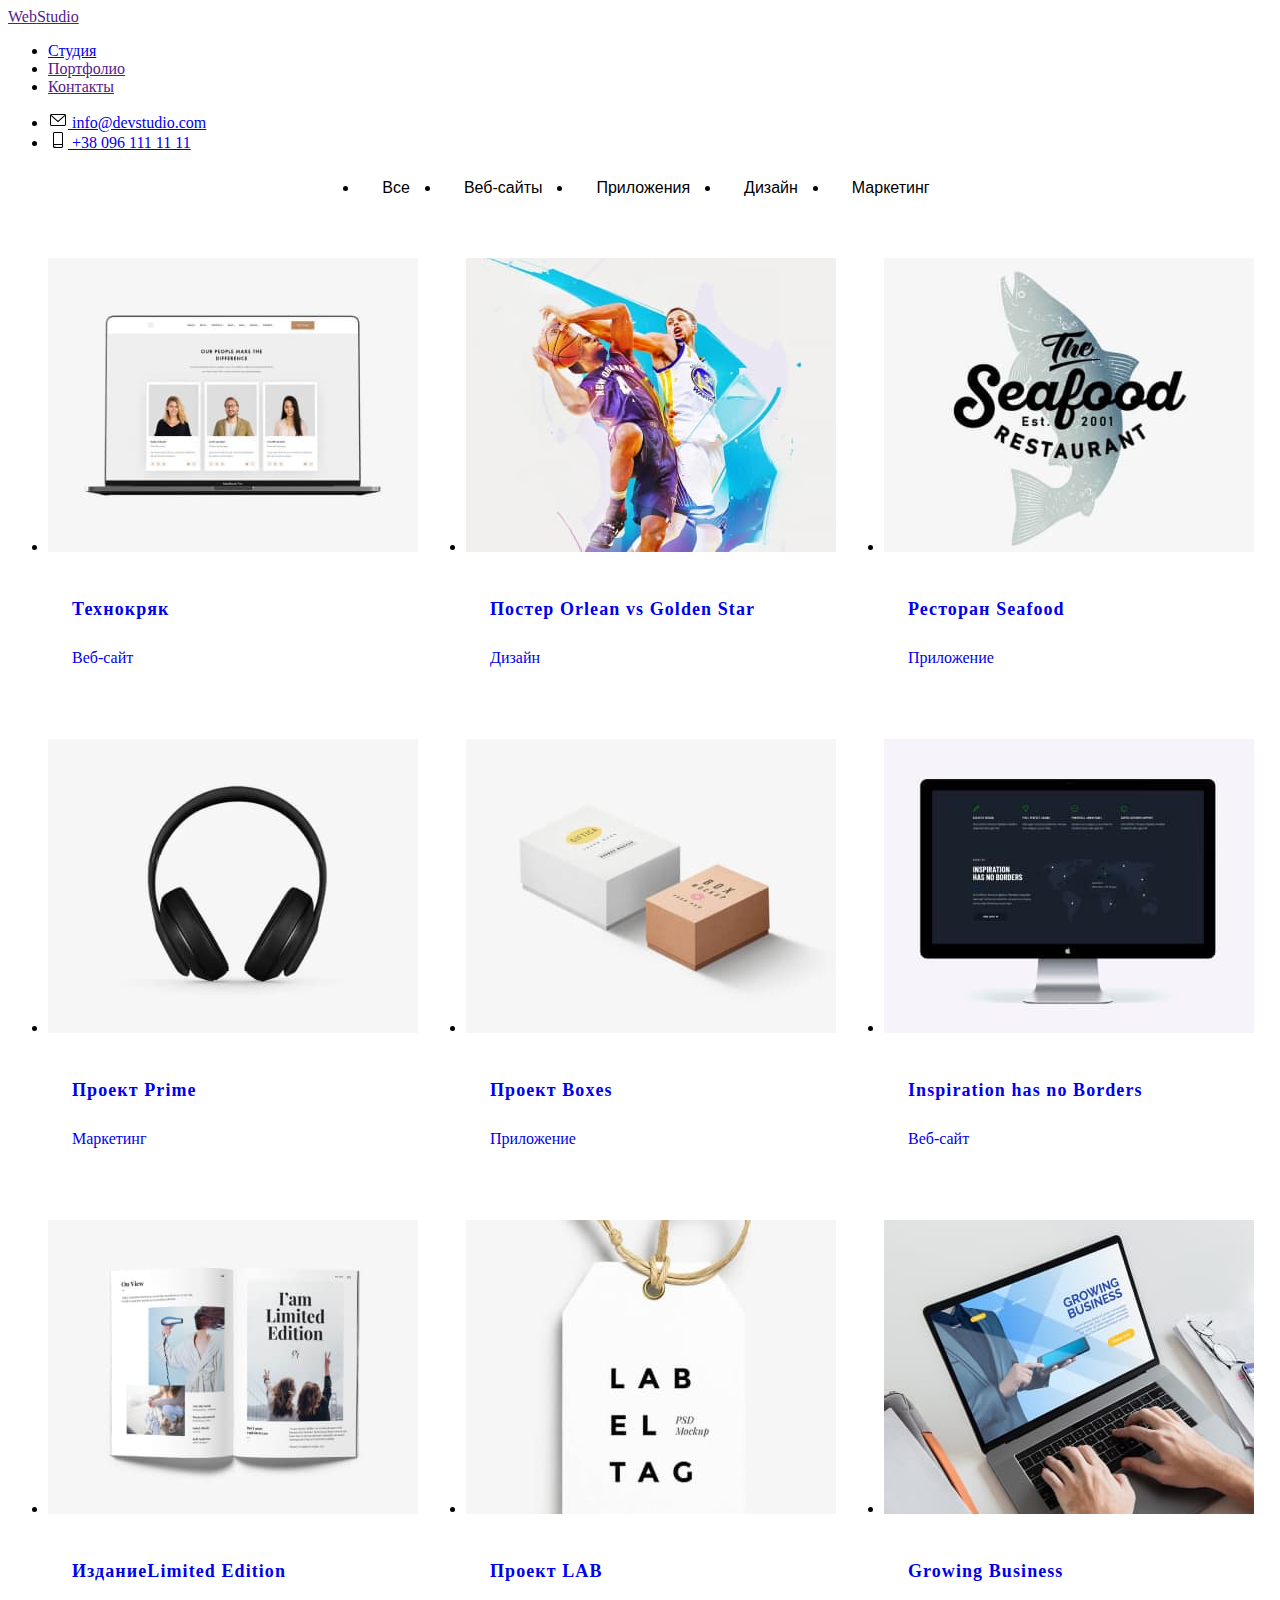
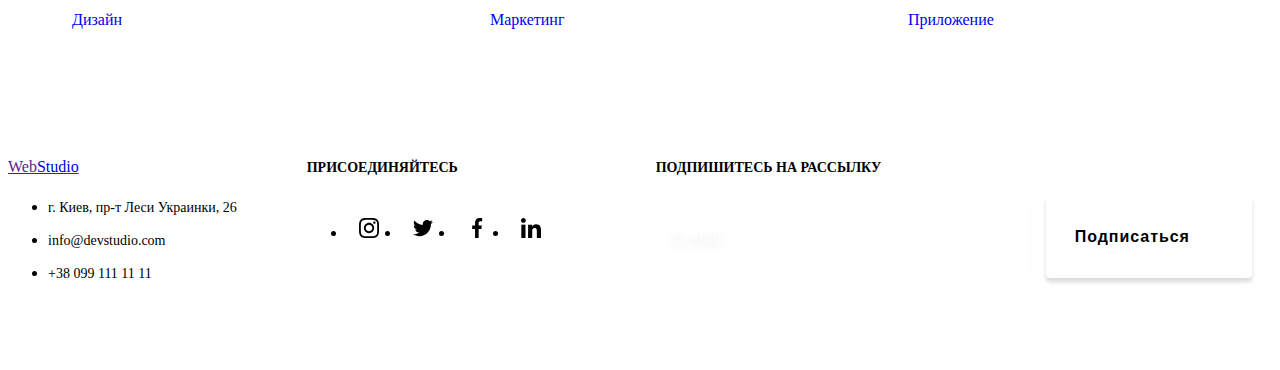
==== portfolio.html @ e6dc591f "создает файлы в main.scss" ====
<!DOCTYPE html>
<html lang="ru">
  <head>
    <meta charset="UTF-8" />
    <meta http-equiv="X-UA-Compatible" content="IE=edge" />
    <meta name="viewport" content="width=device-width, initial-scale=1.0" />
    <title>Document</title>
    <link rel="preconnect" href="https://fonts.googleapis.com" />
    <link rel="preconnect" href="https://fonts.gstatic.com" crossorigin />
    <link
      href="https://fonts.googleapis.com/css2?family=Oleo+Script&family=Raleway:wght@700&family=Roboto:wght@400;500;700;900&display=swap"
      rel="stylesheet"
    />
    <link
      rel="stylesheet"
      href="https://cdnjs.cloudflare.com/ajax/libs/modern-normalize/1.1.0/modern-normalize.min.css"
      integrity="sha512-wpPYUAdjBVSE4KJnH1VR1HeZfpl1ub8YT/NKx4PuQ5NmX2tKuGu6U/JRp5y+Y8XG2tV+wKQpNHVUX03MfMFn9Q=="
      crossorigin="anonymous"
      referrerpolicy="no-referrer"
    />
    <link rel="stylesheet" href="./css/styles.css" />
  </head>
  <body>
    <!-- Это шапка сайта-->
    <header class="header">
      <div class="container">
        <a class="logo-link link" href="" lang="en"><span class="logo-text">Web</span>Studio</a>
        <!-- Навигация на другие страницы -->
        <nav class="navigation">
          <ul class="nav-list list">
            <li class="nav-header-list-item">
              <a class="nav-list-link header-link link" href="./index.html">Студия</a>
            </li>
            <li class="nav-header-list-item">
              <a class="nav-list-link header-link active-page link" href="">Портфолио</a>
            </li>
            <li class="nav-header-list-item">
              <a class="nav-list-link header-link link" href="">Контакты</a>
            </li>
          </ul>
        </nav>
        <ul class="nav-contact-list list">
          <li class="nav-contact-list-item">
            <a class="header-contact-link link" href="mailto:info@devstudio.com">
              <svg class="header-contact-link-icon" width="20" height="16">
                <use href="./images/sprite.svg#icon-envelope"></use>
              </svg>

              info@devstudio.com</a
            >
          </li>
          <li class="nav-contact-list-item link">
            <a class="header-contact-link link" href="tel:+380961111111">
              <svg class="header-contact-link-icon" width="20" height="16">
                <use href="./images/sprite.svg#icon-smartphone"></use>
              </svg>
              +38 096 111 11 11</a
            >
          </li>
        </ul>
      </div>
    </header>
    <main>
      <section class="portfolio section">
        <div class="container">
          <h1 class="visually-hidden">Портфолио</h1>
          <ul class="portfolio-filter-list list">
            <li class="portfolio-filter-list-item">
              <button class="portfolio-list-btn active-portfolio-list-btn" type="button">
                Все
              </button>
            </li>
            <li class="portfolio-filter-list-item">
              <button class="portfolio-list-btn" type="button">Веб-сайты</button>
            </li>
            <li class="portfolio-filter-list-item">
              <button class="portfolio-list-btn" type="button">Приложения</button>
            </li>
            <li class="portfolio-filter-list-item">
              <button class="portfolio-list-btn" type="button">Дизайн</button>
            </li>
            <li class="portfolio-filter-list-item">
              <button class="portfolio-list-btn" type="button">Маркетинг</button>
            </li>
          </ul>
          <ul class="portfolio-cards-list list">
            <li class="portfolio-cards-list-item">
              <a class="portfolio-list-link" href="">
                <div class="portfolio-cards-list-link-wrapper">
                  <img
                    src="./images/portfolio/technoquack.jpg"
                    alt="Технокряк"
                    width="370"
                    height="294"
                  />
                  <p class="portfolio-cards-list-link-discription">
                    Технокряк это современная площадка распространения коронавируса. Компании
                    используют эту платформу для цифрового шпионажа и атак на защищённые сервера
                    конкурентов.
                  </p>
                </div>
                <div class="portfolio-list-wrapper">
                  <h2 class="portfolio-list-title">Технокряк</h2>
                  <p class="portfolio-list-description">Веб-сайт</p>
                </div>
              </a>
            </li>
            <li class="portfolio-cards-list-item">
              <a class="portfolio-list-link" href="">
                <div class="portfolio-cards-list-link-wrapper">
                  <img
                    src="./images/portfolio/poster.jpg"
                    alt="Мужчины играют в баскетбол"
                    width="370"
                    height="294"
                  />
                  <p class="portfolio-cards-list-link-discription">
                    Технокряк это современная площадка распространения коронавируса. Компании
                    используют эту платформу для цифрового шпионажа и атак на защищённые сервера
                    конкурентов.
                  </p>
                </div>
                <div class="portfolio-list-wrapper">
                  <h2 class="portfolio-list-title">
                    Постер <span lang="en">Orlean vs Golden Star</span>
                  </h2>
                  <p class="portfolio-list-description">Дизайн</p>
                </div>
              </a>
            </li>
            <li class="portfolio-cards-list-item">
              <a class="portfolio-list-link" href="">
                <div class="portfolio-cards-list-link-wrapper">
                  <img
                    src="./images/portfolio/restaurant.jpg"
                    alt="Логотип ресторана"
                    width="370"
                    height="294"
                  />
                  <p class="portfolio-cards-list-link-discription">
                    Технокряк это современная площадка распространения коронавируса. Компании
                    используют эту платформу для цифрового шпионажа и атак на защищённые сервера
                    конкурентов.
                  </p>
                </div>
                <div class="portfolio-list-wrapper">
                  <h2 class="portfolio-list-title">Ресторан <span lang="en">Seafood</span></h2>
                  <p class="portfolio-list-description">Приложение</p>
                </div>
              </a>
            </li>
            <li class="portfolio-cards-list-item">
              <a class="portfolio-list-link" href="">
                <div class="portfolio-cards-list-link-wrapper">
                  <img src="./images/portfolio/prime.jpg" alt="Наушники" width="370" height="294" />
                  <p class="portfolio-cards-list-link-discription">
                    Технокряк это современная площадка распространения коронавируса. Компании
                    используют эту платформу для цифрового шпионажа и атак на защищённые сервера
                    конкурентов.
                  </p>
                </div>
                <div class="portfolio-list-wrapper">
                  <h2 class="portfolio-list-title">Проект <span lang="en">Prime</span></h2>
                  <p class="portfolio-list-description">Маркетинг</p>
                </div>
              </a>
            </li>
            <li class="portfolio-cards-list-item">
              <a class="portfolio-list-link" href="">
                <div class="portfolio-cards-list-link-wrapper">
                  <img
                    src="./images/portfolio/boxes.jpg"
                    alt="2 коробочки"
                    width="370"
                    height="294"
                  />
                  <p class="portfolio-cards-list-link-discription">
                    Технокряк это современная площадка распространения коронавируса. Компании
                    используют эту платформу для цифрового шпионажа и атак на защищённые сервера
                    конкурентов.
                  </p>
                </div>
                <div class="portfolio-list-wrapper">
                  <h2 class="portfolio-list-title">Проект <span lang="en">Boxes</span></h2>
                  <p class="portfolio-list-description">Приложение</p>
                </div>
              </a>
            </li>
            <li class="portfolio-cards-list-item">
              <a class="portfolio-list-link" href="">
                <div class="portfolio-cards-list-link-wrapper">
                  <img
                    src="./images/portfolio/inspiration.jpg"
                    alt="Монитор"
                    width="370"
                    height="294"
                  />
                  <p class="portfolio-cards-list-link-discription">
                    Технокряк это современная площадка распространения коронавируса. Компании
                    используют эту платформу для цифрового шпионажа и атак на защищённые сервера
                    конкурентов.
                  </p>
                </div>
                <div class="portfolio-list-wrapper">
                  <h2 class="portfolio-list-title">
                    <span lang="en">Inspiration has no Borders</span>
                  </h2>
                  <p class="portfolio-list-description">Веб-сайт</p>
                </div>
              </a>
            </li>
            <li class="portfolio-cards-list-item">
              <a class="portfolio-list-link" href="">
                <div class="portfolio-cards-list-link-wrapper">
                  <img
                    src="./images/portfolio/limited-edition.jpg"
                    alt="Журнал"
                    width="370"
                    height="294"
                  />
                  <p class="portfolio-cards-list-link-discription">
                    Технокряк это современная площадка распространения коронавируса. Компании
                    используют эту платформу для цифрового шпионажа и атак на защищённые сервера
                    конкурентов.
                  </p>
                </div>
                <div class="portfolio-list-wrapper">
                  <h2 class="portfolio-list-title">
                    Издание<span lang="en">Limited Edition</span>
                  </h2>
                  <p class="portfolio-list-description">Дизайн</p>
                </div>
              </a>
            </li>
            <li class="portfolio-cards-list-item">
              <a class="portfolio-list-link" href="">
                <div class="portfolio-cards-list-link-wrapper">
                  <img src="./images/portfolio/lab.jpg" alt="Проект" width="370" height="294" />
                  <p class="portfolio-cards-list-link-discription">
                    Технокряк это современная площадка распространения коронавируса. Компании
                    используют эту платформу для цифрового шпионажа и атак на защищённые сервера
                    конкурентов.
                  </p>
                </div>
                <div class="portfolio-list-wrapper">
                  <h2 class="portfolio-list-title">Проект <span lang="en">LAB</span></h2>
                  <p class="portfolio-list-description">Маркетинг</p>
                </div>
              </a>
            </li>
            <li class="portfolio-cards-list-item">
              <a class="portfolio-list-link" href="">
                <div class="portfolio-cards-list-link-wrapper">
                  <img
                    src="./images/portfolio/business.jpg"
                    alt="Ноутбук"
                    width="370"
                    height="294"
                  />
                  <p class="portfolio-cards-list-link-discription">
                    Технокряк это современная площадка распространения коронавируса. Компании
                    используют эту платформу для цифрового шпионажа и атак на защищённые сервера
                    конкурентов.
                  </p>
                </div>
                <div class="portfolio-list-wrapper">
                  <h2 class="portfolio-list-title"><span lang="en">Growing Business</span></h2>
                  <p class="portfolio-list-description">Приложение</p>
                </div>
              </a>
            </li>
          </ul>
        </div>
      </section>
    </main>

    <!-- Подвал-->
    <footer class="footer section">
      <div class="container">
        <div>
          <a class="logo-link link" href="" lang="en"
            ><span class="logo-text">Web</span><span class="logo-text-footer">Studio</span></a
          >
          <address class="footer-address">
            <ul class="list">
              <li class="footer-address-list-item">
                <a
                  class="footer-address-list-link"
                  href="https://www.google.com/maps/place/%D0%B1%D1%83%D0%BB.+%D0%9B%D0%B5%D1%81%D0%B8+%D0%A3%D0%BA%D1%80%D0%B0%D0%B8%D0%BD%D0%BA%D0%B8,+26,+%D0%9A%D0%B8%D0%B5%D0%B2,+02000/@50.4263966,30.5351145,16.25z/data=!4m5!3m4!1s0x40d4cf0e033ecbe9:0x57a4dffefec77da0!8m2!3d50.4265807!4d30.5383858"
                  target="_blank"
                  rel="noreferrer noopener nofollow"
                >
                  г. Киев, пр-т Леси Украинки, 26</a
                >
              </li>
              <li class="footer-address-list-item">
                <a
                  class="footer-address-list-link footer-contact-link"
                  href="mailto:info@devstudio.com"
                  >info@devstudio.com</a
                >
              </li>
              <li class="footer-address-list-item">
                <a class="footer-address-list-link footer-contact-link" href="tel:+380961111111"
                  >+38 099 111 11 11</a
                >
              </li>
            </ul>
          </address>
        </div>
        <div class="subscription-wrapper">
          <p class="subscription">присоединяйтесь</p>
          <ul class="subscription-list list">
            <li>
              <a class="subscription-list-link" href="">
                <svg class="subscription-list-icon" width="20" height="20">
                  <use href="./images/sprite.svg#icon-instagram"></use>
                </svg>
              </a>
            </li>
            <li>
              <a class="subscription-list-link" href="">
                <svg class="subscription-list-icon" width="20" height="20">
                  <use href="./images/sprite.svg#icon-twitter"></use>
                </svg>
              </a>
            </li>
            <li>
              <a class="subscription-list-link" href="">
                <svg class="subscription-list-icon" width="20" height="20">
                  <use href="./images/sprite.svg#icon-facebook"></use>
                </svg>
              </a>
            </li>
            <li>
              <a class="subscription-list-link" href="">
                <svg class="subscription-list-icon" width="20" height="20">
                  <use href="./images/sprite.svg#icon-linkedin"></use>
                </svg>
              </a>
            </li>
          </ul>
        </div>
        <form class="subscribe-form">
          <p class="subscribe-form-name subscription">Подпишитесь на рассылку</p>
          <div class="subscribe-form-opt">
            <label class="subscribe-form-label">
              <input class="subscribe-form-email" type="email" name="email" placeholder="E-mail" />
            </label>
            <button class="subscribe-form-btn" type="submit">Подписаться</button>
            <svg class="subscribe-form-icon" width="24" height="24">
              <use href="./images/sprite.svg#icon-icon-send"></use>
            </svg>
          </div>
        </form>
      </div>
    </footer>
  </body>
</html>
---- css/styles.css ----
/* ==============SRATR RULES============== */

/* ==============END RULES============== */

/*======= START HEADER =======*/

/*======= END HEADER =======*/

/*======= START HERO =======*/

/*======= END HERO =======*/

/*======= START BENEFITS =======*/
.visually-hidden {
  position: fixed;
  transform: scale(0);
}

/*======= END BENEFITS =======*/

/*======= SRART ACTIVITY =======*/

/*======= END ACTIVITY =======*/

/*======= SRART TEAM =======*/

/*======= END TEAM =======*/

/*======= START  CLIENTS =======*/
.clients-title {
  text-align: center;
  margin-bottom: 50px;
  font-weight: 700;
  font-size: 36px;
  line-height: 1.17;
  text-align: center;
}
.clients-list {
  display: flex;
}

.clients-list-item {
  margin-right: 30px;
}
.clients-list-item:last-child {
  margin-right: 0;
}

.clients-list-link {
  display: flex;
  width: 170px;
  height: 92px;
  border: 1px solid var(--icon-social-color);
  border-radius: 4px;
  justify-content: center;
  align-items: center;
  transition: border-color var(--transition-duration) var(--transition-timing-function);
}

.clients-list-link:hover {
  border-color: var(--accent-color);
  transition: fill var(--transition-duration) var(--transition-timing-function);
}

.clients-list-link:hover .clients-list-link-icon,
.clients-list-link:focus .clients-list-link-icon {
  fill: var(--accent-color);
}

.clients-list-link-icon {
  fill: var(--icon-social-color);
}
/*======= END CLIENTS =======*/

/*======= START FOOTER=======*/
.footer {
  background-color: var(--dark-background-color);
}

.footer {
  padding-top: 60px;
  padding-bottom: 60px;
}

.footer > .container {
  display: flex;
  align-items: baseline;
}

.logo-text-footer {
  color: var(--light-text-color);
}

.footer-address {
  margin-top: 20px;
  font-style: normal;
}

.footer-address-list-item {
  margin-bottom: 9px;
}

.footer-address-list-item:last-child {
  margin-bottom: 0;
}

.footer-address-list-link {
  text-decoration: none;
  font-size: 14px;
  line-height: 1.71;
  color: var(--light-text-color);
  transition: color var(--transition-duration) var(--transition-timing-function);
}

.footer-address-list-link:hover,
.footer-address-list-link:focus {
  color: var(--accent-color);
}

.footer-contact-link {
  color: var(--footer-contact-link-color);
}

.subscription-wrapper {
  margin-left: 70px;
}

.subscription {
  margin-bottom: 30px;
  font-weight: 700;
  font-size: 14px;
  line-height: 1.14;
  text-transform: uppercase;
  color: var(--light-text-color);
}

.subscription-list {
  display: flex;
}

.subscription-list-link {
  margin-right: 10px;
  display: flex;
  width: 44px;
  height: 44px;
  border-radius: 50%;
  justify-content: center;
  align-items: center;
  background: rgba(255, 255, 255, 0.1);
  transition: background-color var(--transition-duration) var(--transition-timing-function);
}

.subscription-list-link:hover,
.subscription-list-link:focus {
  background-color: var(--accent-color);
}

.subscription-list-icon {
  fill: var(--light-text-color);
}

.subscribe-form {
  margin-left: 93px;
}

.subscribe-form-name {
  margin-bottom: 20px;
}

.subscribe-form-opt {
  position: relative;
  display: flex;
}

.subscribe-form-email {
  outline: none;
  padding-top: 15px;
  padding-bottom: 15px;
  padding-left: 16px;
  width: 358px;
  height: 50px;
  border: 1px solid rgba(255, 255, 255, 0.3);
  filter: drop-shadow(0px 4px 4px rgba(0, 0, 0, 0.15));
  border-radius: 4px;
  background-color: var(--dark-background-color);
  color: rgba(255, 255, 255, 0.6);
  font-size: 16px;
  line-height: 1.25;
  align-items: center;
}

.subscribe-form-email::placeholder {
  font-weight: 400;
  font-size: 16px;
  line-height: 1.25;
  align-items: center;
  letter-spacing: 0.03em;
  color: rgba(255, 255, 255, 0.6);
}

.subscribe-form-btn {
  margin-left: 12px;
  padding-left: 29px;
  padding-right: 62px;
  padding-top: 10px;
  padding-bottom: 10px;
  min-width: 200px;
  border: none;
  border-radius: 4px;
  font-weight: 700;
  font-size: 16px;
  line-height: 1.87;
  letter-spacing: 0.06em;
  cursor: pointer;
  color: var(--light-text-color);
  background-color: var(--accent-color);
  box-shadow: 0px 4px 4px rgba(0, 0, 0, 0.15);
}

.subscribe-form-icon {
  position: absolute;
  right: 28px;
  top: 13px;
}

/*======= END FOOTER=======*/

/*============ START PORTFOLIO============*/

.portfolio-filter-list {
  margin-bottom: 50px;
  display: flex;
  justify-content: center;
  align-items: center;
}

.portfolio-filter-list-item {
  margin-right: 8px;
}

.portfolio-filter-list-item:last-child {
  margin-left: 0;
}

.portfolio-list-btn {
  max-width: 145px;
  padding: 6px 22px;
  border: 1px solid transparent;
  border-radius: 4px;
  font-weight: 500;
  font-size: 16px;
  line-height: 1.62;
  text-align: center;
  cursor: pointer;
  color: var(--primary-text-color);
  background: var(--btn-portfolio-bg-color);
  transition: color var(--transition-duration) var(--transition-timing-function),
    background-color var(--transition-duration) var(--transition-timing-function),
    box-shadow var(--transition-duration) var(--transition-timing-function);
}

.portfolio-list-btn:hover,
.portfolio-list-btn:focus {
  color: var(--light-text-color);
  background-color: var(--accent-color);
  box-shadow: 0px 3px 1px rgba(0, 0, 0, 0.1), 0px 1px 2px rgba(0, 0, 0, 0.08),
    0px 2px 2px rgba(0, 0, 0, 0.12);
}

.portfolio-cards-list {
  display: flex;
  flex-wrap: wrap;
  margin-left: -30px;
  margin-top: -30px;
}

.portfolio-cards-list-item {
  flex-basis: calc((100% - 90px) / 3);
  margin-left: 30px;
  margin-top: 30px;
}

.active-portfolio-list-btn {
  color: var(--light-text-color);
  background-color: var(--accent-color);
}

.portfolio-list-link {
  display: block;
  text-decoration: none;
  transition: box-shadow var(--transition-duration) var(--transition-timing-function);
}

.portfolio-list-link:hover {
  box-shadow: 0px 1px 1px rgba(0, 0, 0, 0.12), 0px 4px 4px rgba(0, 0, 0, 0.06),
    1px 4px 6px rgba(0, 0, 0, 0.16);
}

.portfolio-cards-list-link-wrapper {
  position: relative;
  overflow: hidden;
}

.portfolio-cards-list-link-discription {
  position: absolute;
  top: 0;
  left: 0;
  width: 100%;
  height: 100%;
  font-weight: 400;
  font-size: 18px;
  line-height: 1.56;
  color: var(--light-text-color);
  background-color: var(--bg-cards-portfolio);
  padding: 63px 24px;
  transform: translateY(100%);
  transition: transform var(--transition-duration) var(--transition-timing-function);
}

.portfolio-list-link:hover .portfolio-cards-list-link-discription,
.portfolio-list-link:focus .portfolio-cards-list-link-discription {
  transform: translateY(0%);
}

.portfolio-list-wrapper {
  padding: 20px 24px;
  border: 1px solid var(--border-img-color);
  border-top: none;
  background: var(--primary-background-color);
}

.portfolio-list-title {
  margin-bottom: 8px;
  font-weight: 700;
  font-size: 18px;
  line-height: 2;
  letter-spacing: 0.06em;
  color: var(--primary-text-color);
}

.portfolio-list-description {
  font-size: 16px;
  line-height: 1.87;
  color: var(--secondary-text-color);
}
/*============ END PORTFOLIO============*/

/*============ START MODAL============*/
.backdrop {
  position: fixed;
  left: 0;
  top: 0;
  width: 100vw;
  height: 100vh;
  background: var(--bg-bd-modal);
  transition: transform var(--transition-duration) var(--transition-timing-function);
}

.backdrop.is-hidden {
  opacity: 0;
  visibility: hidden;
  pointer-events: none;
}

.backdrop.is-hidden .modal {
  transform: scale(1.1);
}

.modal {
  position: absolute;
  top: 50%;
  left: 50%;
  transform: translate(-50%, -50%) scale(1);
  width: 528px;
  height: 581px;
  background: var(--primary-background-color);
  box-shadow: 0px 1px 3px rgba(0, 0, 0, 0.12), 0px 1px 1px rgba(0, 0, 0, 0.14),
    0px 2px 1px rgba(0, 0, 0, 0.2);
  border-radius: 4px;
  padding: 40px;
}

.modal-btn-close {
  position: absolute;
  right: 8px;
  top: 8px;
  display: flex;
  justify-content: center;
  align-items: center;
  width: 30px;
  height: 30px;
  border-radius: 50%;
  background: var(--primary-background-color);
  border: 1px solid rgba(0, 0, 0, 0.1);
  padding: 0;
  cursor: pointer;
  transition: fill var(--transition-duration) var(--transition-timing-function);
}

.modal-btn-close:hover,
.modal-btn-close:focus {
  outline: none;
  fill: var(--accent-color);
}

.contact-form-name {
  margin-bottom: 12px;
  font-weight: 700;
  font-size: 20px;
  line-height: 1.15;
  text-align: center;
  color: var(--primary-text-color);
}

.contact-form-label {
  display: block;
}

.contact-form-label-data {
  margin-bottom: 4px;
  display: inline-block;
  font-size: 12px;
  line-height: 1.17;
  letter-spacing: 0.01em;
  color: var(--secondary-text-color);
}

.contact-form-label-wrapper {
  position: relative;
  display: block;
}

.contact-form-input {
  padding-left: 42px;
  padding-right: 0;
  width: 100%;
  height: 40px;
  border: 1px solid var(--bg-modal-form-border);
  border-radius: 4px;
  transition: border-color var(--transition-duration) var(--transition-timing-function),
    fill var(--transition-duration) var(--transition-timing-function);
}

.contact-form-input:focus {
  outline: none;
  border-color: var(--accent-color);
  background-color: var(--primary-background-color);
  cursor: pointer;
}

.contact-form-icon {
  position: absolute;
  left: 12px;
  top: 11px;
}

.contact-form-input:focus + .contact-form-icon {
  fill: var(--accent-color);
}

.contact-form-input:not(:placeholder-shown):required,
.contact-form-message:not(:placeholder-shown) {
  border-color: var(--accent-color);
  background-color: var(--primary-background-color);
}

.contact-form-input:not(:placeholder-shown):required + .contact-form-icon {
  fill: var(--accent-color);
}

.contact-form-message {
  padding: 12px 16px;
  width: 100%;
  height: 120px;
  resize: none;
  border: 1px solid var(--bg-modal-form-border);
  border-radius: 4px;
  transition: border-color var(--transition-duration) var(--transition-timing-function);
}

.contact-form-message:focus {
  outline: none;
  border-color: var(--accent-color);
  cursor: pointer;
}

.contact-form-message::placeholder {
  font-weight: 400;
  font-size: 12px;
  line-height: 1.17;
  letter-spacing: 0.01em;
  color: rgba(117, 117, 117, 0.5);
}

.contact-form-checkbox-wrapper {
  position: relative;
  margin-top: 20px;
  margin-bottom: 30px;
  display: flex;
  align-items: center;
  justify-content: center;
}
.contact-form-checkbox-label {
  display: flex;
  align-items: center;
}

.contact-form-checkbox-icon {
  margin-right: 8px;
  fill: var(--primary-text-color);
}

.contact-form-checkbox-icon-check {
  position: absolute;
  left: 17px;
  top: 50%;
  transform: translateY(-50%);
  opacity: 0;
}

.contact-form-checkbox:focus + .contact-form-checkbox-label > .contact-form-checkbox-icon {
  fill: var(--accent-color);
}

.contact-form-checkbox:checked + .contact-form-checkbox-label > .contact-form-checkbox-icon {
  background-color: var(--accent-color);
  fill: var(--accent-color);
}

.contact-form-checkbox:checked + .contact-form-checkbox-label > .contact-form-checkbox-icon-check {
  opacity: 1;
}

.contact-form-checkbox-label {
  margin-left: 8px;
  font-weight: 400;
  font-size: 14px;
  line-height: 1.71;
  color: var(--secondary-text-color);
}

.contact-form-checkbox-label-link {
  color: var(--accent-color);
}

.contact-form-checkbox-btn {
  display: block;
  margin: 0 auto;
  outline: none;
  padding: 10px 55px;
}
/*============ END MODAL============*/
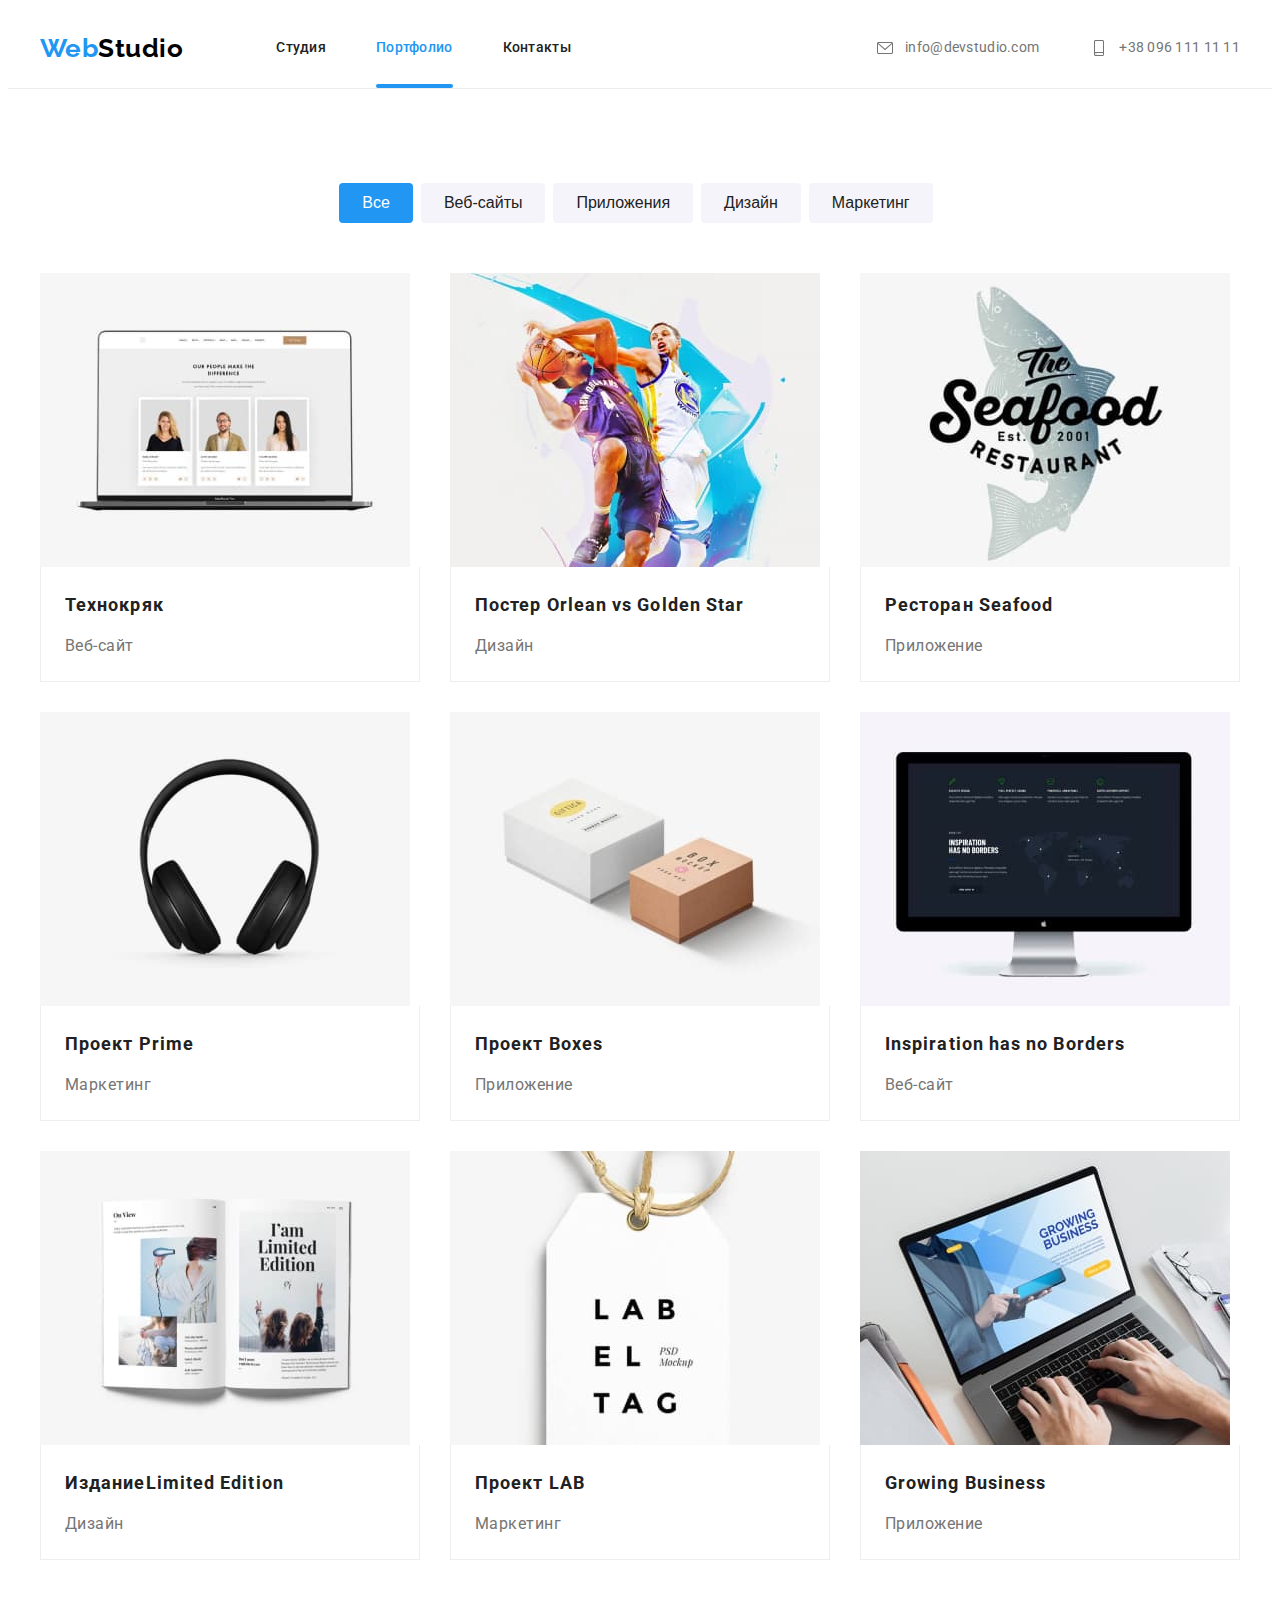
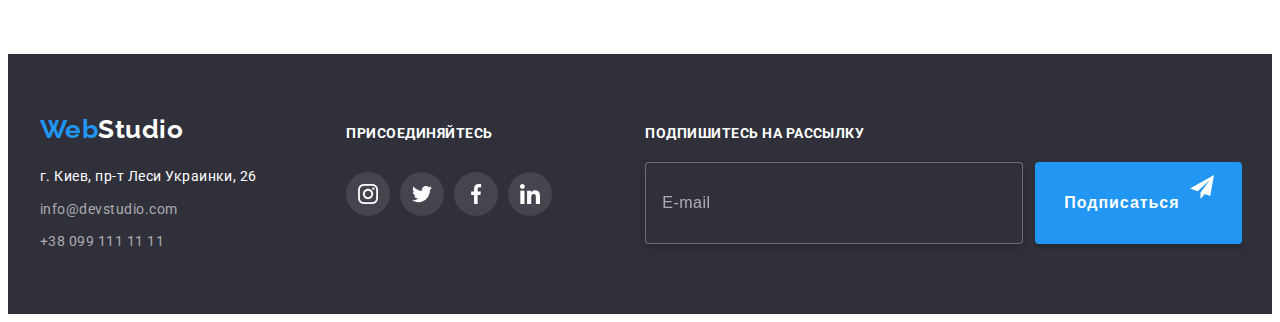
==== commit fe9298d0: "доделывает scss" ====
--- a/portfolio.html
+++ b/portfolio.html
@@ -18,7 +18,7 @@
       crossorigin="anonymous"
       referrerpolicy="no-referrer"
     />
-    <link rel="stylesheet" href="./css/styles.css" />
+    <link rel="stylesheet" href="./css/portfolio.min.css" />
   </head>
   <body>
     <!-- Это шапка сайта-->
@@ -310,30 +310,30 @@
         </div>
         <div class="subscription-wrapper">
           <p class="subscription">присоединяйтесь</p>
-          <ul class="subscription-list list">
-            <li>
-              <a class="subscription-list-link" href="">
+          <ul class="list-social subscription-list list">
+            <li class="subscription-list-item">
+              <a class="list-social-link subscription-list-link" href="">
                 <svg class="subscription-list-icon" width="20" height="20">
                   <use href="./images/sprite.svg#icon-instagram"></use>
                 </svg>
               </a>
             </li>
-            <li>
-              <a class="subscription-list-link" href="">
+            <li class="subscription-list-item">
+              <a class="list-social-link subscription-list-link" href="">
                 <svg class="subscription-list-icon" width="20" height="20">
                   <use href="./images/sprite.svg#icon-twitter"></use>
                 </svg>
               </a>
             </li>
-            <li>
-              <a class="subscription-list-link" href="">
+            <li class="subscription-list-item">
+              <a class="list-social-link subscription-list-link" href="">
                 <svg class="subscription-list-icon" width="20" height="20">
                   <use href="./images/sprite.svg#icon-facebook"></use>
                 </svg>
               </a>
             </li>
-            <li>
-              <a class="subscription-list-link" href="">
+            <li class="subscription-list-item">
+              <a class="list-social-link subscription-list-link" href="">
                 <svg class="subscription-list-icon" width="20" height="20">
                   <use href="./images/sprite.svg#icon-linkedin"></use>
                 </svg>
@@ -343,7 +343,7 @@
         </div>
         <form class="subscribe-form">
           <p class="subscribe-form-name subscription">Подпишитесь на рассылку</p>
-          <div class="subscribe-form-opt">
+          <div class="subscribe-form-wrapper">
             <label class="subscribe-form-label">
               <input class="subscribe-form-email" type="email" name="email" placeholder="E-mail" />
             </label>
--- a/css/portfolio.min.css
+++ b/css/portfolio.min.css
@@ -0,0 +1,2 @@
+:root{--primary-font-family: Roboto, sans-serif;--secondary-font-family: Raleway, sans-serif;--primary-text-color: #212121;--secondary-text-color: #757575;--light-text-color: #ffffff;--dark-text-color: #000000;--accent-color: #2196f3;--primary-background-color: #ffffff;--secondary-background-color: #e5e5e5;--dark-background-color: #2f303a;--bg-images-lianer-gradient: rgba(47, 48, 58, 0.4);--bg-activity-section: rgba(47, 48, 58, 0.8);--bg-cards-portfolio: rgba(33, 150, 243, 0.9);--bg-bd-modal: rgba(0, 0, 0, 0.2);--bg-modal-form-border: rgba(33, 33, 33, 0.2);--button-hover-color: #188ce8;--border-img-color: #eeeeee;--footer-contact-link-color: #ffffff99;--btn-portfolio-bg-color: #f5f4fa;--icon-social-color: #afb1b8;--transition-duration: 250ms;--transition-timing-function: cubic-bezier(0.4, 0, 0.2, 1)}.visually-hidden{position:absolute;width:1px;height:1px;margin:-1px;border:0;padding:0;white-space:nowrap;clip-path:inset(100%);clip:rect(0 0 0 0);overflow:hidden}body{font-family:var(--primary-font-family);letter-spacing:0.03em;color:var(--primary-text-color);background-color:var(--primary-background-color)}h1,h2,h3,h4,h5,h6,p{margin:0}img{display:block;max-width:100%;height:auto}.link{text-decoration:none;color:currentColor}.list{list-style:none;padding:0;margin:0}.section{padding-top:94px;padding-bottom:94px}.container{width:1200px;margin:0 auto;padding-left:15px;padding-right:15px}.indent{display:block}.logo-link{display:block;margin-right:93px;font-family:var(--secondary-font-family);font-weight:700;font-size:26px;line-height:1.19;color:var(--dark-text-color)}.logo-text{color:var(--accent-color)}.btn{min-width:200px;padding:10px 32px;border:none;border-radius:4px;font-weight:700;font-size:16px;line-height:1.87;align-items:center;letter-spacing:0.06em;cursor:pointer;color:var(--light-text-color);background-color:var(--accent-color);box-shadow:0px 4px 4px rgba(0,0,0,0.15);transition:background-color var(--transition-duration) var(--transition-timing-function),box-shadow var(--transition-duration) var(--transition-timing-function)}.btn:hover,.btn:focus{background-color:var(--button-hover-color);box-shadow:0px 4px 4px rgba(0,0,0,0.15)}.title{margin-bottom:50px;font-weight:700;font-size:36px;line-height:1.17;text-align:center}.list-social{display:flex;justify-content:space-between;margin-right:32px;margin-left:32px}.list-social-link{display:flex;width:44px;height:44px;border-radius:50%;justify-content:center;align-items:center;transition:background-color var(--transition-duration) var(--transition-timing-function)}.list-social-link:hover,.list-social-link:focus{background-color:var(--accent-color)}.list-social-link-icon{fill:var(--icon-social-color);transition:fill var(--transition-duration) var(--transition-timing-function)}.list-social-link:hover .list-social-link-icon,.list-social-link:focus .list-social-link-icon{fill:var(--light-text-color)}.header{border-bottom:1px solid #ececec}.header>.container{display:flex;align-items:center}.nav-list{display:flex;align-items:center}.nav-header-list-item{margin-right:50px}.nav-header-list-item:last-child{margin-right:0}.nav-list-link{position:relative;display:block;padding-top:32px;padding-bottom:32px;font-weight:500;font-size:14px;line-height:1.14;letter-spacing:0.02em;transition:color var(--transition-duration) var(--transition-timing-function)}.nav-list-link:hover,.nav-list-link:focus,.active-page,.header-contact-link:hover,.header-contact-link:focus{color:var(--accent-color)}.active-page::after{position:absolute;left:0;bottom:0;content:'';display:block;width:100%;height:4px;border-radius:2px;background-color:var(--accent-color)}.nav-contact-list{display:flex;margin-left:auto;align-items:center}.nav-contact-list-item{margin-right:50px}.nav-contact-list-item:last-child{margin-right:0}.header-contact-link{display:flex;justify-content:center;align-items:center;padding-top:32px;padding-bottom:32px;font-size:14px;line-height:1.14;letter-spacing:0.02em;color:var(--secondary-text-color)}.header-contact-link-icon{margin-right:10px;fill:var(--secondary-text-color);transition:fill var(--transition-duration) var(--transition-timing-function)}.header-contact-link:hover .header-contact-link-icon,.header-contact-link:focus .header-contact-link-icon{fill:var(--accent-color)}.portfolio-filter-list{margin-bottom:50px;display:flex;justify-content:center;align-items:center}.portfolio-filter-list-item{margin-right:8px}.portfolio-filter-list-item:last-child{margin-left:0}.portfolio-list-btn{max-width:145px;padding:6px 22px;border:1px solid transparent;border-radius:4px;font-weight:500;font-size:16px;line-height:1.62;text-align:center;cursor:pointer;color:var(--primary-text-color);background:var(--btn-portfolio-bg-color);transition:color var(--transition-duration) var(--transition-timing-function),background-color var(--transition-duration) var(--transition-timing-function),box-shadow var(--transition-duration) var(--transition-timing-function)}.portfolio-list-btn:hover,.portfolio-list-btn:focus{color:var(--light-text-color);background-color:var(--accent-color);box-shadow:0px 3px 1px rgba(0,0,0,0.1),0px 1px 2px rgba(0,0,0,0.08),0px 2px 2px rgba(0,0,0,0.12)}.active-portfolio-list-btn{color:var(--light-text-color);background-color:var(--accent-color)}.portfolio-cards-list{display:flex;flex-wrap:wrap;margin-left:-30px;margin-top:-30px}.portfolio-cards-list-item{flex-basis:calc((100% - 90px) / 3);margin-left:30px;margin-top:30px}.portfolio-list-link{display:block;text-decoration:none;transition:box-shadow var(--transition-duration) var(--transition-timing-function)}.portfolio-list-link:hover{box-shadow:0px 1px 1px rgba(0,0,0,0.12),0px 4px 4px rgba(0,0,0,0.06),1px 4px 6px rgba(0,0,0,0.16)}.portfolio-cards-list-link-wrapper{position:relative;overflow:hidden}.portfolio-cards-list-link-discription{position:absolute;top:0;left:0;width:100%;height:100%;font-weight:400;font-size:18px;line-height:1.56;color:var(--light-text-color);background-color:var(--bg-cards-portfolio);padding:63px 24px;transform:translateY(100%);transition:transform var(--transition-duration) var(--transition-timing-function)}.portfolio-list-link:hover .portfolio-cards-list-link-discription,.portfolio-list-link:focus .portfolio-cards-list-link-discription{transform:translateY(0%)}.portfolio-list-wrapper{padding:20px 24px;border:1px solid var(--border-img-color);border-top:none;background:var(--primary-background-color)}.portfolio-list-title{margin-bottom:8px;font-weight:700;font-size:18px;line-height:2;letter-spacing:0.06em;color:var(--primary-text-color)}.portfolio-list-description{font-size:16px;line-height:1.87;color:var(--secondary-text-color)}.footer{background-color:var(--dark-background-color)}.footer{padding-top:60px;padding-bottom:60px}.footer>.container{display:flex;align-items:baseline}.logo-text-footer{color:var(--light-text-color)}.footer-address{margin-top:20px;font-style:normal}.footer-address-list-item{margin-bottom:9px}.footer-address-list-item:last-child{margin-bottom:0}.footer-address-list-link{text-decoration:none;font-size:14px;line-height:1.71;color:var(--light-text-color);transition:color var(--transition-duration) var(--transition-timing-function)}.footer-address-list-link:hover,.footer-address-list-link:focus{color:var(--accent-color)}.footer-contact-link{color:var(--footer-contact-link-color)}.subscription-wrapper{margin-left:70px}.subscription{margin-bottom:30px;font-weight:700;font-size:14px;line-height:1.14;text-transform:uppercase;color:var(--light-text-color)}.subscription-list{margin-left:0;margin-right:0}.subscription-list-link{background:rgba(255,255,255,0.1)}.subscription-list-item{margin-right:10px}.subscription-list-item:last-child{margin-right:0}.subscription-list-icon{fill:var(--light-text-color)}.subscribe-form{margin-left:93px}.subscribe-form-name{margin-bottom:20px}.subscribe-form-wrapper{position:relative;display:flex}.subscribe-form-email{outline:none;padding-top:15px;padding-bottom:15px;padding-left:16px;width:358px;height:50px;border:1px solid rgba(255,255,255,0.3);filter:drop-shadow(0px 4px 4px rgba(0,0,0,0.15));border-radius:4px;background-color:var(--dark-background-color);color:rgba(255,255,255,0.6);font-size:16px;line-height:1.25;align-items:center}.subscribe-form-email::placeholder{font-weight:400;font-size:16px;line-height:1.25;align-items:center;letter-spacing:0.03em;color:rgba(255,255,255,0.6)}.subscribe-form-btn{margin-left:12px;padding-left:29px;padding-right:62px;padding-top:10px;padding-bottom:10px;min-width:200px;border:none;border-radius:4px;font-weight:700;font-size:16px;line-height:1.87;letter-spacing:0.06em;cursor:pointer;color:var(--light-text-color);background-color:var(--accent-color);box-shadow:0px 4px 4px rgba(0,0,0,0.15)}.subscribe-form-icon{position:absolute;right:28px;top:13px}
+/*# sourceMappingURL=portfolio.min.css.map */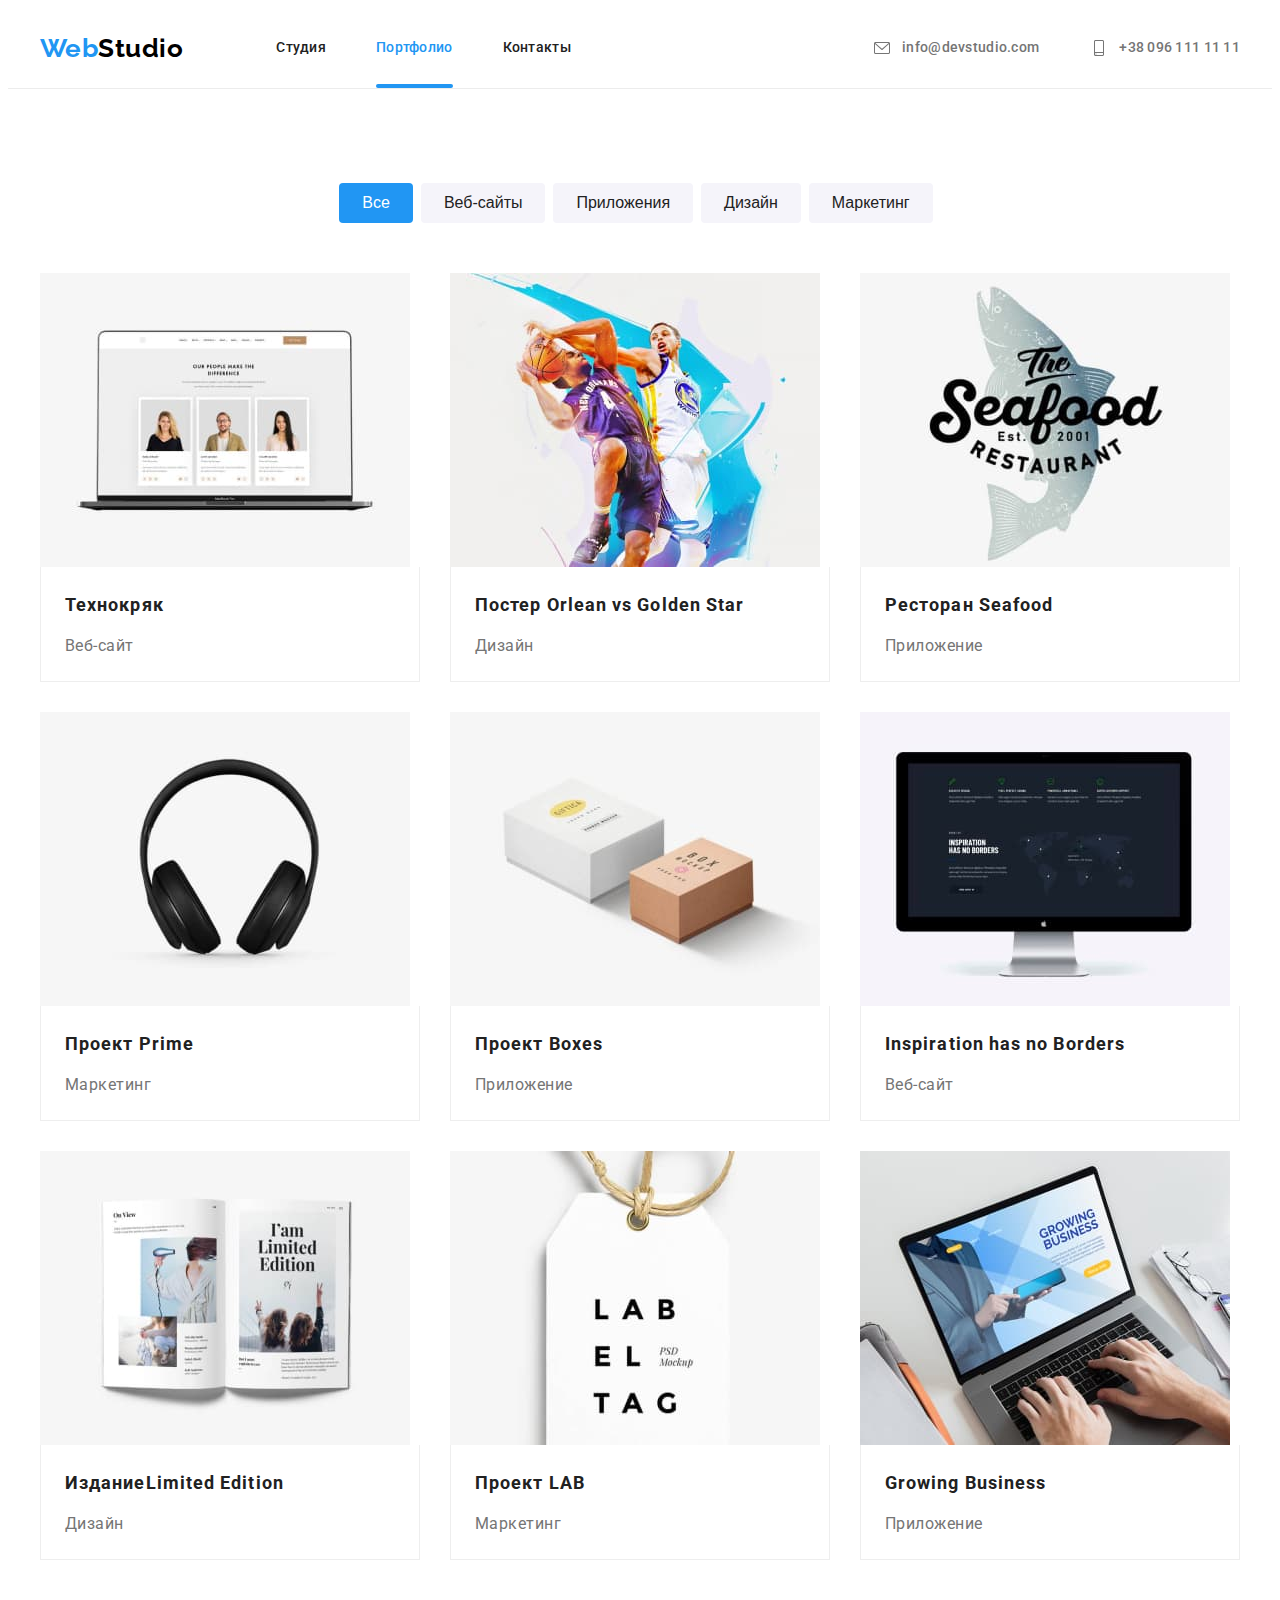
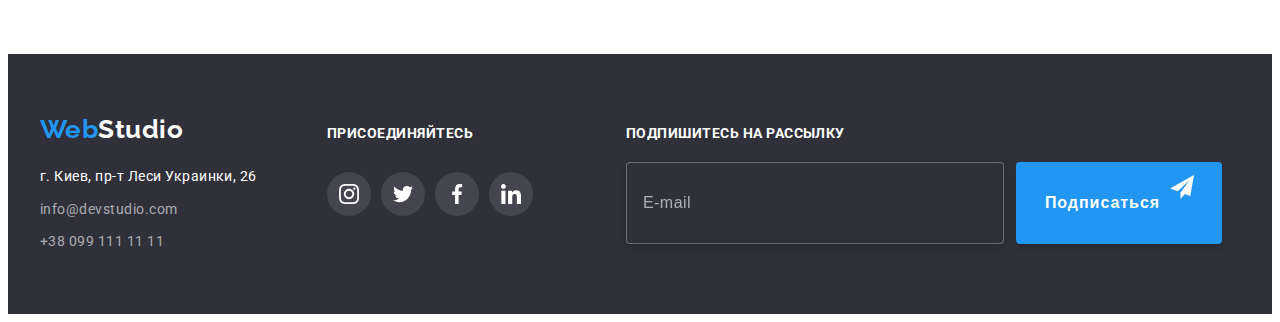
==== commit 2fef4324: "делает классы по БЭМ для хедера" ====
--- a/portfolio.html
+++ b/portfolio.html
@@ -24,34 +24,36 @@
     <!-- Это шапка сайта-->
     <header class="header">
       <div class="container">
-        <a class="logo-link link" href="" lang="en"><span class="logo-text">Web</span>Studio</a>
+        <a class="logo header__logo link" href="" lang="en"
+          ><span class="logo__text">Web</span>Studio</a
+        >
         <!-- Навигация на другие страницы -->
         <nav class="navigation">
           <ul class="nav-list list">
-            <li class="nav-header-list-item">
-              <a class="nav-list-link header-link link" href="./index.html">Студия</a>
-            </li>
-            <li class="nav-header-list-item">
-              <a class="nav-list-link header-link active-page link" href="">Портфолио</a>
-            </li>
-            <li class="nav-header-list-item">
-              <a class="nav-list-link header-link link" href="">Контакты</a>
+            <li class="nav-list__item">
+              <a class="nav-list__link header-link link" href="./index.html">Студия</a>
+            </li>
+            <li class="nav-list__item">
+              <a class="nav-list__link header-link active-page link" href="">Портфолио</a>
+            </li>
+            <li class="nav-list__item">
+              <a class="nav-list__link header-link link" href="">Контакты</a>
             </li>
           </ul>
         </nav>
-        <ul class="nav-contact-list list">
-          <li class="nav-contact-list-item">
-            <a class="header-contact-link link" href="mailto:info@devstudio.com">
-              <svg class="header-contact-link-icon" width="20" height="16">
+        <ul class="contact-list list">
+          <li class="contact-list__item">
+            <a class="contact-list__link link" href="mailto:info@devstudio.com">
+              <svg class="contact-list__icon" width="20" height="16">
                 <use href="./images/sprite.svg#icon-envelope"></use>
               </svg>
 
               info@devstudio.com</a
             >
           </li>
-          <li class="nav-contact-list-item link">
-            <a class="header-contact-link link" href="tel:+380961111111">
-              <svg class="header-contact-link-icon" width="20" height="16">
+          <li class="contact-list__item link">
+            <a class="contact-list__link link" href="tel:+380961111111">
+              <svg class="contact-list__icon" width="20" height="16">
                 <use href="./images/sprite.svg#icon-smartphone"></use>
               </svg>
               +38 096 111 11 11</a
@@ -278,8 +280,8 @@
     <footer class="footer section">
       <div class="container">
         <div>
-          <a class="logo-link link" href="" lang="en"
-            ><span class="logo-text">Web</span><span class="logo-text-footer">Studio</span></a
+          <a class="logo link" href="" lang="en"
+            ><span class="logo__text">Web</span><span class="logo__text-footer">Studio</span></a
           >
           <address class="footer-address">
             <ul class="list">
--- a/css/portfolio.min.css
+++ b/css/portfolio.min.css
@@ -1,2 +1,2 @@
-:root{--primary-font-family: Roboto, sans-serif;--secondary-font-family: Raleway, sans-serif;--primary-text-color: #212121;--secondary-text-color: #757575;--light-text-color: #ffffff;--dark-text-color: #000000;--accent-color: #2196f3;--primary-background-color: #ffffff;--secondary-background-color: #e5e5e5;--dark-background-color: #2f303a;--bg-images-lianer-gradient: rgba(47, 48, 58, 0.4);--bg-activity-section: rgba(47, 48, 58, 0.8);--bg-cards-portfolio: rgba(33, 150, 243, 0.9);--bg-bd-modal: rgba(0, 0, 0, 0.2);--bg-modal-form-border: rgba(33, 33, 33, 0.2);--button-hover-color: #188ce8;--border-img-color: #eeeeee;--footer-contact-link-color: #ffffff99;--btn-portfolio-bg-color: #f5f4fa;--icon-social-color: #afb1b8;--transition-duration: 250ms;--transition-timing-function: cubic-bezier(0.4, 0, 0.2, 1)}.visually-hidden{position:absolute;width:1px;height:1px;margin:-1px;border:0;padding:0;white-space:nowrap;clip-path:inset(100%);clip:rect(0 0 0 0);overflow:hidden}body{font-family:var(--primary-font-family);letter-spacing:0.03em;color:var(--primary-text-color);background-color:var(--primary-background-color)}h1,h2,h3,h4,h5,h6,p{margin:0}img{display:block;max-width:100%;height:auto}.link{text-decoration:none;color:currentColor}.list{list-style:none;padding:0;margin:0}.section{padding-top:94px;padding-bottom:94px}.container{width:1200px;margin:0 auto;padding-left:15px;padding-right:15px}.indent{display:block}.logo-link{display:block;margin-right:93px;font-family:var(--secondary-font-family);font-weight:700;font-size:26px;line-height:1.19;color:var(--dark-text-color)}.logo-text{color:var(--accent-color)}.btn{min-width:200px;padding:10px 32px;border:none;border-radius:4px;font-weight:700;font-size:16px;line-height:1.87;align-items:center;letter-spacing:0.06em;cursor:pointer;color:var(--light-text-color);background-color:var(--accent-color);box-shadow:0px 4px 4px rgba(0,0,0,0.15);transition:background-color var(--transition-duration) var(--transition-timing-function),box-shadow var(--transition-duration) var(--transition-timing-function)}.btn:hover,.btn:focus{background-color:var(--button-hover-color);box-shadow:0px 4px 4px rgba(0,0,0,0.15)}.title{margin-bottom:50px;font-weight:700;font-size:36px;line-height:1.17;text-align:center}.list-social{display:flex;justify-content:space-between;margin-right:32px;margin-left:32px}.list-social-link{display:flex;width:44px;height:44px;border-radius:50%;justify-content:center;align-items:center;transition:background-color var(--transition-duration) var(--transition-timing-function)}.list-social-link:hover,.list-social-link:focus{background-color:var(--accent-color)}.list-social-link-icon{fill:var(--icon-social-color);transition:fill var(--transition-duration) var(--transition-timing-function)}.list-social-link:hover .list-social-link-icon,.list-social-link:focus .list-social-link-icon{fill:var(--light-text-color)}.header{border-bottom:1px solid #ececec}.header>.container{display:flex;align-items:center}.nav-list{display:flex;align-items:center}.nav-header-list-item{margin-right:50px}.nav-header-list-item:last-child{margin-right:0}.nav-list-link{position:relative;display:block;padding-top:32px;padding-bottom:32px;font-weight:500;font-size:14px;line-height:1.14;letter-spacing:0.02em;transition:color var(--transition-duration) var(--transition-timing-function)}.nav-list-link:hover,.nav-list-link:focus,.active-page,.header-contact-link:hover,.header-contact-link:focus{color:var(--accent-color)}.active-page::after{position:absolute;left:0;bottom:0;content:'';display:block;width:100%;height:4px;border-radius:2px;background-color:var(--accent-color)}.nav-contact-list{display:flex;margin-left:auto;align-items:center}.nav-contact-list-item{margin-right:50px}.nav-contact-list-item:last-child{margin-right:0}.header-contact-link{display:flex;justify-content:center;align-items:center;padding-top:32px;padding-bottom:32px;font-size:14px;line-height:1.14;letter-spacing:0.02em;color:var(--secondary-text-color)}.header-contact-link-icon{margin-right:10px;fill:var(--secondary-text-color);transition:fill var(--transition-duration) var(--transition-timing-function)}.header-contact-link:hover .header-contact-link-icon,.header-contact-link:focus .header-contact-link-icon{fill:var(--accent-color)}.portfolio-filter-list{margin-bottom:50px;display:flex;justify-content:center;align-items:center}.portfolio-filter-list-item{margin-right:8px}.portfolio-filter-list-item:last-child{margin-left:0}.portfolio-list-btn{max-width:145px;padding:6px 22px;border:1px solid transparent;border-radius:4px;font-weight:500;font-size:16px;line-height:1.62;text-align:center;cursor:pointer;color:var(--primary-text-color);background:var(--btn-portfolio-bg-color);transition:color var(--transition-duration) var(--transition-timing-function),background-color var(--transition-duration) var(--transition-timing-function),box-shadow var(--transition-duration) var(--transition-timing-function)}.portfolio-list-btn:hover,.portfolio-list-btn:focus{color:var(--light-text-color);background-color:var(--accent-color);box-shadow:0px 3px 1px rgba(0,0,0,0.1),0px 1px 2px rgba(0,0,0,0.08),0px 2px 2px rgba(0,0,0,0.12)}.active-portfolio-list-btn{color:var(--light-text-color);background-color:var(--accent-color)}.portfolio-cards-list{display:flex;flex-wrap:wrap;margin-left:-30px;margin-top:-30px}.portfolio-cards-list-item{flex-basis:calc((100% - 90px) / 3);margin-left:30px;margin-top:30px}.portfolio-list-link{display:block;text-decoration:none;transition:box-shadow var(--transition-duration) var(--transition-timing-function)}.portfolio-list-link:hover{box-shadow:0px 1px 1px rgba(0,0,0,0.12),0px 4px 4px rgba(0,0,0,0.06),1px 4px 6px rgba(0,0,0,0.16)}.portfolio-cards-list-link-wrapper{position:relative;overflow:hidden}.portfolio-cards-list-link-discription{position:absolute;top:0;left:0;width:100%;height:100%;font-weight:400;font-size:18px;line-height:1.56;color:var(--light-text-color);background-color:var(--bg-cards-portfolio);padding:63px 24px;transform:translateY(100%);transition:transform var(--transition-duration) var(--transition-timing-function)}.portfolio-list-link:hover .portfolio-cards-list-link-discription,.portfolio-list-link:focus .portfolio-cards-list-link-discription{transform:translateY(0%)}.portfolio-list-wrapper{padding:20px 24px;border:1px solid var(--border-img-color);border-top:none;background:var(--primary-background-color)}.portfolio-list-title{margin-bottom:8px;font-weight:700;font-size:18px;line-height:2;letter-spacing:0.06em;color:var(--primary-text-color)}.portfolio-list-description{font-size:16px;line-height:1.87;color:var(--secondary-text-color)}.footer{background-color:var(--dark-background-color)}.footer{padding-top:60px;padding-bottom:60px}.footer>.container{display:flex;align-items:baseline}.logo-text-footer{color:var(--light-text-color)}.footer-address{margin-top:20px;font-style:normal}.footer-address-list-item{margin-bottom:9px}.footer-address-list-item:last-child{margin-bottom:0}.footer-address-list-link{text-decoration:none;font-size:14px;line-height:1.71;color:var(--light-text-color);transition:color var(--transition-duration) var(--transition-timing-function)}.footer-address-list-link:hover,.footer-address-list-link:focus{color:var(--accent-color)}.footer-contact-link{color:var(--footer-contact-link-color)}.subscription-wrapper{margin-left:70px}.subscription{margin-bottom:30px;font-weight:700;font-size:14px;line-height:1.14;text-transform:uppercase;color:var(--light-text-color)}.subscription-list{margin-left:0;margin-right:0}.subscription-list-link{background:rgba(255,255,255,0.1)}.subscription-list-item{margin-right:10px}.subscription-list-item:last-child{margin-right:0}.subscription-list-icon{fill:var(--light-text-color)}.subscribe-form{margin-left:93px}.subscribe-form-name{margin-bottom:20px}.subscribe-form-wrapper{position:relative;display:flex}.subscribe-form-email{outline:none;padding-top:15px;padding-bottom:15px;padding-left:16px;width:358px;height:50px;border:1px solid rgba(255,255,255,0.3);filter:drop-shadow(0px 4px 4px rgba(0,0,0,0.15));border-radius:4px;background-color:var(--dark-background-color);color:rgba(255,255,255,0.6);font-size:16px;line-height:1.25;align-items:center}.subscribe-form-email::placeholder{font-weight:400;font-size:16px;line-height:1.25;align-items:center;letter-spacing:0.03em;color:rgba(255,255,255,0.6)}.subscribe-form-btn{margin-left:12px;padding-left:29px;padding-right:62px;padding-top:10px;padding-bottom:10px;min-width:200px;border:none;border-radius:4px;font-weight:700;font-size:16px;line-height:1.87;letter-spacing:0.06em;cursor:pointer;color:var(--light-text-color);background-color:var(--accent-color);box-shadow:0px 4px 4px rgba(0,0,0,0.15)}.subscribe-form-icon{position:absolute;right:28px;top:13px}
+:root{--primary-font-family: Roboto, sans-serif;--secondary-font-family: Raleway, sans-serif;--primary-text-color: #212121;--secondary-text-color: #757575;--light-text-color: #ffffff;--dark-text-color: #000000;--accent-color: #2196f3;--primary-background-color: #ffffff;--secondary-background-color: #e5e5e5;--dark-background-color: #2f303a;--footer-form-text:rgba(255, 255, 255, 0.6);--bg-images-lianer-gradient: rgba(47, 48, 58, 0.4);--bg-activity-section: rgba(47, 48, 58, 0.8);--bg-cards-portfolio: rgba(33, 150, 243, 0.9);--bg-bd-modal: rgba(0, 0, 0, 0.2);--bg-modal-form-border: rgba(33, 33, 33, 0.2);--button-hover-color: #188ce8;--border-img-color: #eeeeee;--footer-contact-link-color: #ffffff99;--btn-portfolio-bg-color: #f5f4fa;--icon-social-color: #afb1b8;--transition-duration: 250ms;--transition-timing-function: cubic-bezier(0.4, 0, 0.2, 1)}.visually-hidden{position:absolute;width:1px;height:1px;margin:-1px;border:0;padding:0;white-space:nowrap;clip-path:inset(100%);clip:rect(0 0 0 0);overflow:hidden}body{font-family:var(--primary-font-family);letter-spacing:0.03em;color:var(--primary-text-color);background-color:var(--primary-background-color)}h1,h2,h3,h4,h5,h6,p{margin:0}img{display:block;max-width:100%;height:auto}.link{text-decoration:none;color:currentColor}.list{list-style:none;padding:0;margin:0}.section{padding-top:94px;padding-bottom:94px}.container{width:1200px;margin:0 auto;padding-left:15px;padding-right:15px}.indent{display:block}.logo{display:block;font-family:var(--secondary-font-family);font-size:26px;font-weight:700;line-height:1.19;color:var(--dark-text-color)}.header__logo{margin-right:93px}.logo__text{color:var(--accent-color)}.logo__text-footer{color:var(--light-text-color)}.btn{min-width:200px;padding:10px 32px;border:none;border-radius:4px;font-size:16px;font-weight:700;line-height:1.87;align-items:center;letter-spacing:0.06em;cursor:pointer;color:var(--light-text-color);background-color:var(--accent-color);box-shadow:0px 4px 4px rgba(0,0,0,0.15);transition:background-color var(--transition-duration) var(--transition-timing-function),box-shadow var(--transition-duration) var(--transition-timing-function)}.btn:hover,.btn:focus{background-color:var(--button-hover-color);box-shadow:0px 4px 4px rgba(0,0,0,0.15)}.title{font-size:36px;font-weight:400;line-height:1.17;margin-bottom:50px;text-align:center}.list-social{display:flex;justify-content:space-between;margin-right:32px;margin-left:32px}.list-social-link{display:flex;width:44px;height:44px;border-radius:50%;justify-content:center;align-items:center;transition:background-color var(--transition-duration) var(--transition-timing-function)}.list-social-link:hover,.list-social-link:focus{background-color:var(--accent-color)}.list-social-link-icon{fill:var(--icon-social-color);transition:fill var(--transition-duration) var(--transition-timing-function)}.list-social-link:hover .list-social-link-icon,.list-social-link:focus .list-social-link-icon{fill:var(--light-text-color)}.header{border-bottom:1px solid #ececec}.header>.container{display:flex;align-items:center}.nav-list{display:flex;align-items:center}.nav-list__item{margin-right:50px}.nav-list__item:last-child{margin-right:0}.nav-list__link{position:relative;display:block;padding-top:32px;padding-bottom:32px;font-size:14px;font-weight:500;line-height:1.14;letter-spacing:0.02em;transition:color var(--transition-duration) var(--transition-timing-function)}.nav-list__link:hover,.nav-list__link:focus{color:var(--accent-color)}.active-page{color:var(--accent-color)}.active-page::after{position:absolute;left:0;bottom:0;content:'';display:block;width:100%;height:4px;border-radius:2px;background-color:var(--accent-color)}.contact-list{display:flex;margin-left:auto;align-items:center}.contact-list__item{margin-right:50px}.contact-list__item:last-child{margin-right:0}.contact-list__link{display:flex;justify-content:center;align-items:center;padding-top:32px;padding-bottom:32px;font-size:14px;font-weight:500;line-height:1.14;letter-spacing:0.02em;color:var(--secondary-text-color)}.contact-list__link:hover,.contact-list__link:focus{color:var(--accent-color)}.contact-list__icon{margin-right:10px;fill:var(--secondary-text-color);transition:fill var(--transition-duration) var(--transition-timing-function)}.contact-list__link:hover .contact-list__icon,.contact-list__link:focus .contact-list__icon{fill:var(--accent-color)}.portfolio-filter-list{margin-bottom:50px;display:flex;justify-content:center;align-items:center}.portfolio-filter-list-item{margin-right:8px}.portfolio-filter-list-item:last-child{margin-left:0}.portfolio-list-btn{max-width:145px;padding:6px 22px;border:1px solid transparent;border-radius:4px;font-size:16px;font-weight:500;line-height:1.62;text-align:center;cursor:pointer;color:var(--primary-text-color);background:var(--btn-portfolio-bg-color);transition:color var(--transition-duration) var(--transition-timing-function),background-color var(--transition-duration) var(--transition-timing-function),box-shadow var(--transition-duration) var(--transition-timing-function)}.portfolio-list-btn:hover,.portfolio-list-btn:focus{color:var(--light-text-color);background-color:var(--accent-color);box-shadow:0px 3px 1px rgba(0,0,0,0.1),0px 1px 2px rgba(0,0,0,0.08),0px 2px 2px rgba(0,0,0,0.12)}.active-portfolio-list-btn{color:var(--light-text-color);background-color:var(--accent-color)}.portfolio-cards-list{display:flex;flex-wrap:wrap;margin-left:-30px;margin-top:-30px}.portfolio-cards-list-item{flex-basis:calc((100% - 90px) / 3);margin-left:30px;margin-top:30px}.portfolio-list-link{display:block;text-decoration:none;transition:box-shadow var(--transition-duration) var(--transition-timing-function)}.portfolio-list-link:hover{box-shadow:0px 1px 1px rgba(0,0,0,0.12),0px 4px 4px rgba(0,0,0,0.06),1px 4px 6px rgba(0,0,0,0.16)}.portfolio-cards-list-link-wrapper{position:relative;overflow:hidden}.portfolio-cards-list-link-discription{position:absolute;top:0;left:0;width:100%;height:100%;font-size:18px;font-weight:400;line-height:1.56;color:var(--light-text-color);background-color:var(--bg-cards-portfolio);padding:63px 24px;transform:translateY(100%);transition:transform var(--transition-duration) var(--transition-timing-function)}.portfolio-list-link:hover .portfolio-cards-list-link-discription,.portfolio-list-link:focus .portfolio-cards-list-link-discription{transform:translateY(0%)}.portfolio-list-wrapper{padding:20px 24px;border:1px solid var(--border-img-color);border-top:none;background:var(--primary-background-color)}.portfolio-list-title{margin-bottom:8px;font-size:18px;font-weight:700;line-height:2;letter-spacing:0.06em;color:var(--primary-text-color)}.portfolio-list-description{font-size:16px;font-weight:400;line-height:1.87;color:var(--secondary-text-color)}.footer{background-color:var(--dark-background-color)}.footer{padding-top:60px;padding-bottom:60px}.footer>.container{display:flex;align-items:baseline}.footer-address{margin-top:20px;font-style:normal}.footer-address-list-item{margin-bottom:9px}.footer-address-list-item:last-child{margin-bottom:0}.footer-address-list-link{text-decoration:none;font-size:14px;font-weight:400;line-height:1.71;color:var(--light-text-color);transition:color var(--transition-duration) var(--transition-timing-function)}.footer-address-list-link:hover,.footer-address-list-link:focus{color:var(--accent-color)}.footer-contact-link{color:var(--footer-contact-link-color)}.subscription-wrapper{margin-left:70px}.subscription{margin-bottom:30px;font-size:14px;font-weight:700;line-height:1.14;text-transform:uppercase;color:var(--light-text-color)}.subscription-list{margin-left:0;margin-right:0}.subscription-list-link{background:rgba(255,255,255,0.1)}.subscription-list-item{margin-right:10px}.subscription-list-item:last-child{margin-right:0}.subscription-list-icon{fill:var(--light-text-color)}.subscribe-form{margin-left:93px}.subscribe-form-name{margin-bottom:20px}.subscribe-form-wrapper{position:relative;display:flex}.subscribe-form-email{outline:none;padding-top:15px;padding-bottom:15px;padding-left:16px;width:358px;height:50px;border:1px solid rgba(255,255,255,0.3);filter:drop-shadow(0px 4px 4px rgba(0,0,0,0.15));border-radius:4px;background-color:var(--dark-background-color);color:var(--footer-form-text);font-size:16px;font-weight:400;line-height:1.25;align-items:center}.subscribe-form-email::placeholder{font-size:16px;font-weight:400;line-height:1.25;align-items:center;letter-spacing:0.03em;color:var(--footer-form-text)}.subscribe-form-btn{margin-left:12px;padding-left:29px;padding-right:62px;padding-top:10px;padding-bottom:10px;min-width:200px;border:none;border-radius:4px;font-size:16px;font-weight:700;line-height:1.87;letter-spacing:0.06em;cursor:pointer;color:var(--light-text-color);background-color:var(--accent-color);box-shadow:0px 4px 4px rgba(0,0,0,0.15)}.subscribe-form-icon{position:absolute;right:28px;top:13px}
 /*# sourceMappingURL=portfolio.min.css.map */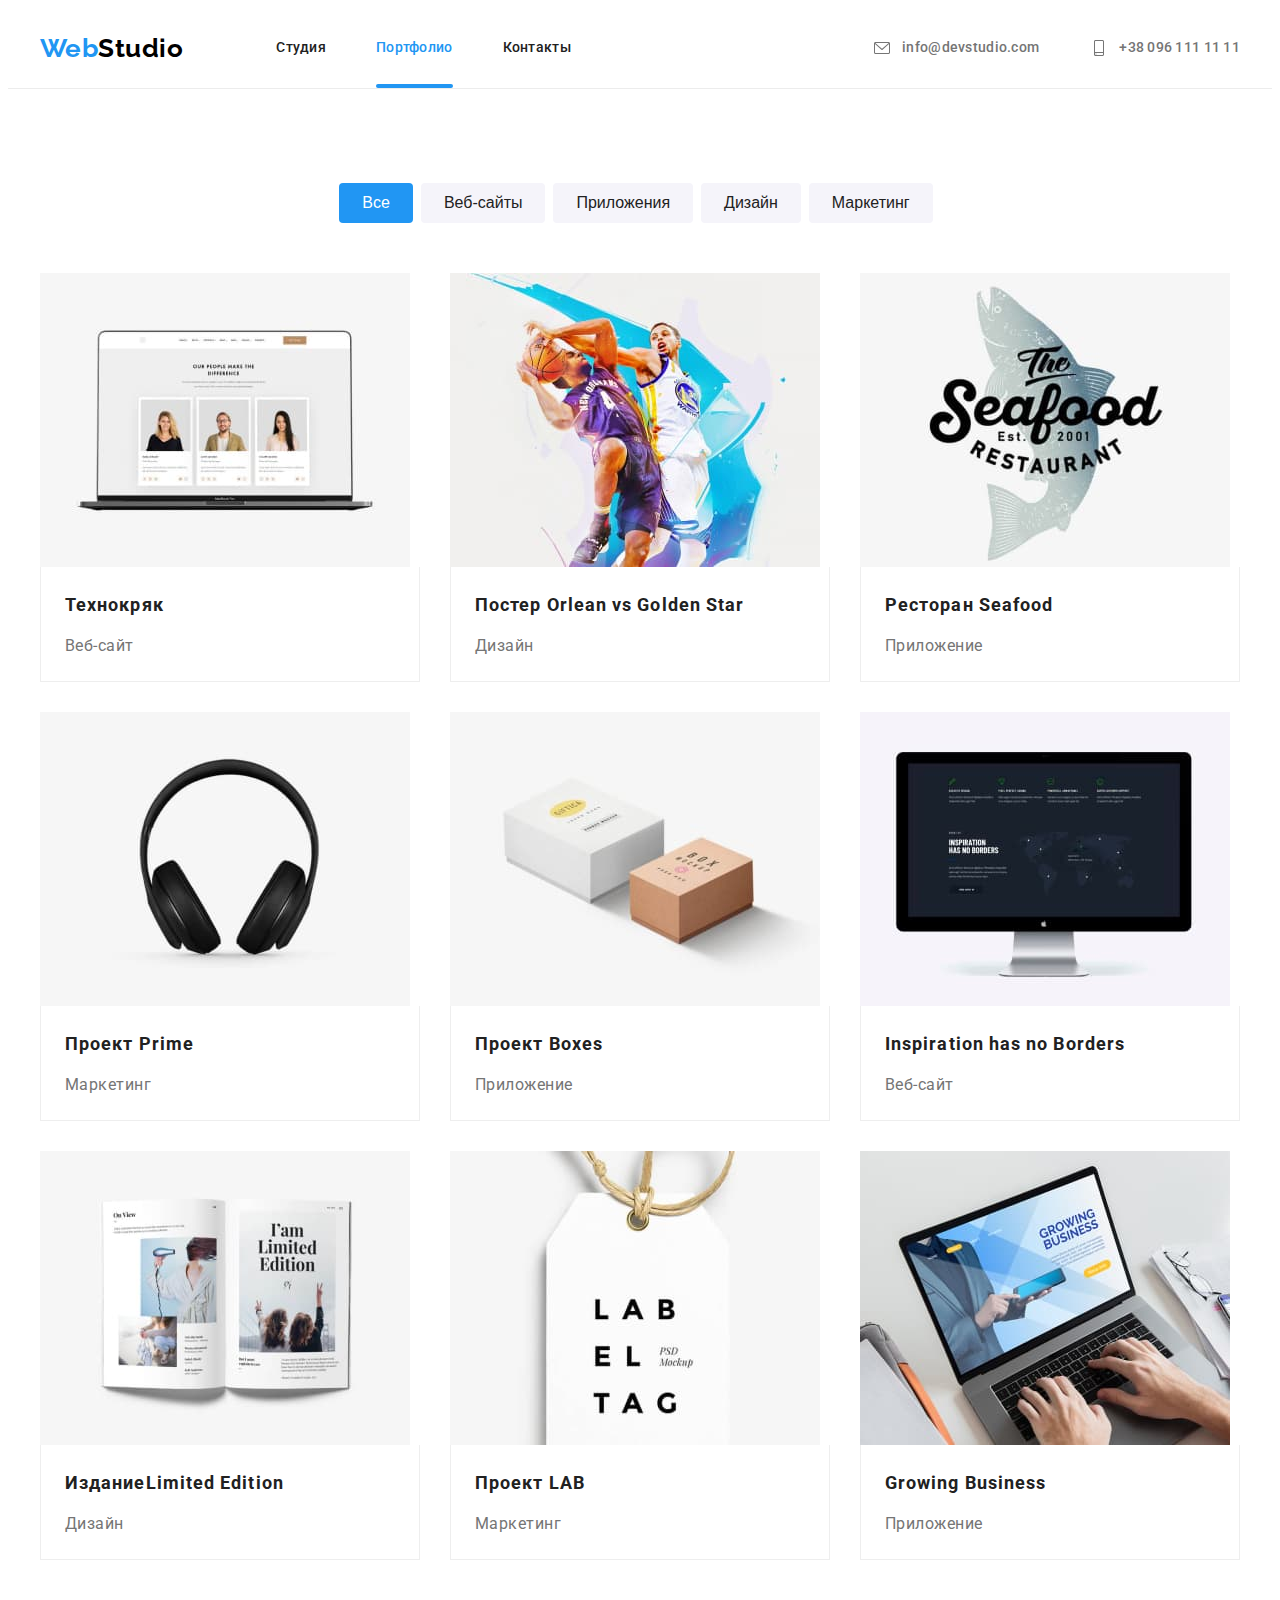
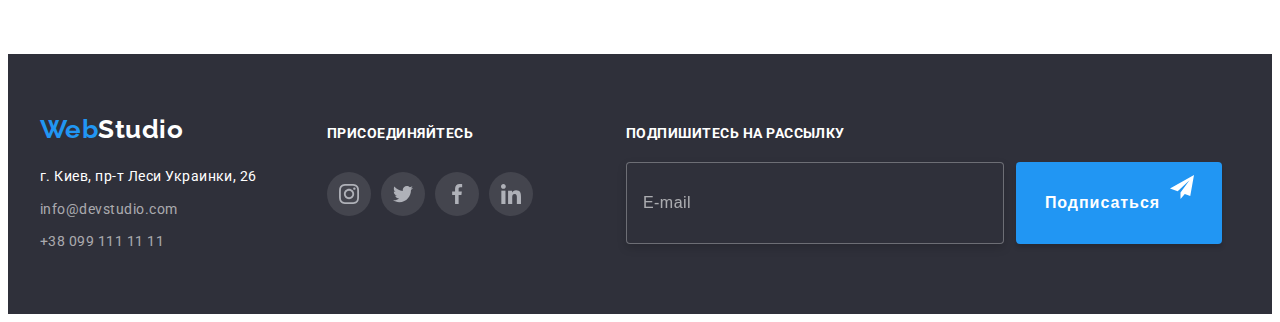
==== commit 78d910ac: "делает футер по БЭМу" ====
--- a/portfolio.html
+++ b/portfolio.html
@@ -31,17 +31,17 @@
         <nav class="navigation">
           <ul class="nav-list list">
             <li class="nav-list__item">
-              <a class="nav-list__link header-link link" href="./index.html">Студия</a>
+              <a class="nav-list__link link" href="./index.html">Студия</a>
             </li>
             <li class="nav-list__item">
-              <a class="nav-list__link header-link active-page link" href="">Портфолио</a>
+              <a class="nav-list__link nav-list__link_active-page link" href="">Портфолио</a>
             </li>
             <li class="nav-list__item">
-              <a class="nav-list__link header-link link" href="">Контакты</a>
+              <a class="nav-list__link link" href="">Контакты</a>
             </li>
           </ul>
         </nav>
-        <ul class="contact-list list">
+        <ul class="contact-list header__contact-list list">
           <li class="contact-list__item">
             <a class="contact-list__link link" href="mailto:info@devstudio.com">
               <svg class="contact-list__icon" width="20" height="16">
@@ -283,11 +283,11 @@
           <a class="logo link" href="" lang="en"
             ><span class="logo__text">Web</span><span class="logo__text-footer">Studio</span></a
           >
-          <address class="footer-address">
+          <address class="address">
             <ul class="list">
-              <li class="footer-address-list-item">
+              <li class="address__item">
                 <a
-                  class="footer-address-list-link"
+                  class="address__link"
                   href="https://www.google.com/maps/place/%D0%B1%D1%83%D0%BB.+%D0%9B%D0%B5%D1%81%D0%B8+%D0%A3%D0%BA%D1%80%D0%B0%D0%B8%D0%BD%D0%BA%D0%B8,+26,+%D0%9A%D0%B8%D0%B5%D0%B2,+02000/@50.4263966,30.5351145,16.25z/data=!4m5!3m4!1s0x40d4cf0e033ecbe9:0x57a4dffefec77da0!8m2!3d50.4265807!4d30.5383858"
                   target="_blank"
                   rel="noreferrer noopener nofollow"
@@ -295,15 +295,13 @@
                   г. Киев, пр-т Леси Украинки, 26</a
                 >
               </li>
-              <li class="footer-address-list-item">
-                <a
-                  class="footer-address-list-link footer-contact-link"
-                  href="mailto:info@devstudio.com"
+              <li class="address__item">
+                <a class="address__link address__link_color-white" href="mailto:info@devstudio.com"
                   >info@devstudio.com</a
                 >
               </li>
-              <li class="footer-address-list-item">
-                <a class="footer-address-list-link footer-contact-link" href="tel:+380961111111"
+              <li class="address__item">
+                <a class="address__link address__link_color-white" href="tel:+380961111111"
                   >+38 099 111 11 11</a
                 >
               </li>
@@ -312,45 +310,45 @@
         </div>
         <div class="subscription-wrapper">
           <p class="subscription">присоединяйтесь</p>
-          <ul class="list-social subscription-list list">
-            <li class="subscription-list-item">
-              <a class="list-social-link subscription-list-link" href="">
-                <svg class="subscription-list-icon" width="20" height="20">
+          <ul class="list-social footer__list-social list">
+            <li class="list-social__item">
+              <a class="list-social__link list-social__link_bg-dark" href="">
+                <svg class="list-social__icon list-social__icon_theme-light" width="20" height="20">
                   <use href="./images/sprite.svg#icon-instagram"></use>
                 </svg>
               </a>
             </li>
-            <li class="subscription-list-item">
-              <a class="list-social-link subscription-list-link" href="">
-                <svg class="subscription-list-icon" width="20" height="20">
+            <li class="list-social__item">
+              <a class="list-social__link list-social__link_bg-dark" href="">
+                <svg class="list-social__icon list-social__icon_theme-light" width="20" height="20">
                   <use href="./images/sprite.svg#icon-twitter"></use>
                 </svg>
               </a>
             </li>
-            <li class="subscription-list-item">
-              <a class="list-social-link subscription-list-link" href="">
-                <svg class="subscription-list-icon" width="20" height="20">
+            <li class="list-social__item">
+              <a class="list-social__link list-social__link_bg-dark" href="">
+                <svg class="list-social__icon list-social__icon_theme-light" width="20" height="20">
                   <use href="./images/sprite.svg#icon-facebook"></use>
                 </svg>
               </a>
             </li>
-            <li class="subscription-list-item">
-              <a class="list-social-link subscription-list-link" href="">
-                <svg class="subscription-list-icon" width="20" height="20">
+            <li class="list-social__item">
+              <a class="list-social__link list-social__link_bg-dark" href="">
+                <svg class="list-social__icon list-social__icon_theme-light" width="20" height="20">
                   <use href="./images/sprite.svg#icon-linkedin"></use>
                 </svg>
               </a>
             </li>
           </ul>
         </div>
-        <form class="subscribe-form">
-          <p class="subscribe-form-name subscription">Подпишитесь на рассылку</p>
-          <div class="subscribe-form-wrapper">
-            <label class="subscribe-form-label">
-              <input class="subscribe-form-email" type="email" name="email" placeholder="E-mail" />
+        <form class="subscribtion-form">
+          <p class="subscribtion-form__title subscription">Подпишитесь на рассылку</p>
+          <div class="subscribe-form__wrapper">
+            <label>
+              <input class="subscribe-form__email" type="email" name="email" placeholder="E-mail" />
             </label>
-            <button class="subscribe-form-btn" type="submit">Подписаться</button>
-            <svg class="subscribe-form-icon" width="24" height="24">
+            <button class="subscribe-form__btn" type="submit">Подписаться</button>
+            <svg class="subscribe-form__icon" width="24" height="24">
               <use href="./images/sprite.svg#icon-icon-send"></use>
             </svg>
           </div>
--- a/css/portfolio.min.css
+++ b/css/portfolio.min.css
@@ -1,2 +1,2 @@
-:root{--primary-font-family: Roboto, sans-serif;--secondary-font-family: Raleway, sans-serif;--primary-text-color: #212121;--secondary-text-color: #757575;--light-text-color: #ffffff;--dark-text-color: #000000;--accent-color: #2196f3;--primary-background-color: #ffffff;--secondary-background-color: #e5e5e5;--dark-background-color: #2f303a;--footer-form-text:rgba(255, 255, 255, 0.6);--bg-images-lianer-gradient: rgba(47, 48, 58, 0.4);--bg-activity-section: rgba(47, 48, 58, 0.8);--bg-cards-portfolio: rgba(33, 150, 243, 0.9);--bg-bd-modal: rgba(0, 0, 0, 0.2);--bg-modal-form-border: rgba(33, 33, 33, 0.2);--button-hover-color: #188ce8;--border-img-color: #eeeeee;--footer-contact-link-color: #ffffff99;--btn-portfolio-bg-color: #f5f4fa;--icon-social-color: #afb1b8;--transition-duration: 250ms;--transition-timing-function: cubic-bezier(0.4, 0, 0.2, 1)}.visually-hidden{position:absolute;width:1px;height:1px;margin:-1px;border:0;padding:0;white-space:nowrap;clip-path:inset(100%);clip:rect(0 0 0 0);overflow:hidden}body{font-family:var(--primary-font-family);letter-spacing:0.03em;color:var(--primary-text-color);background-color:var(--primary-background-color)}h1,h2,h3,h4,h5,h6,p{margin:0}img{display:block;max-width:100%;height:auto}.link{text-decoration:none;color:currentColor}.list{list-style:none;padding:0;margin:0}.section{padding-top:94px;padding-bottom:94px}.container{width:1200px;margin:0 auto;padding-left:15px;padding-right:15px}.indent{display:block}.logo{display:block;font-family:var(--secondary-font-family);font-size:26px;font-weight:700;line-height:1.19;color:var(--dark-text-color)}.header__logo{margin-right:93px}.logo__text{color:var(--accent-color)}.logo__text-footer{color:var(--light-text-color)}.btn{min-width:200px;padding:10px 32px;border:none;border-radius:4px;font-size:16px;font-weight:700;line-height:1.87;align-items:center;letter-spacing:0.06em;cursor:pointer;color:var(--light-text-color);background-color:var(--accent-color);box-shadow:0px 4px 4px rgba(0,0,0,0.15);transition:background-color var(--transition-duration) var(--transition-timing-function),box-shadow var(--transition-duration) var(--transition-timing-function)}.btn:hover,.btn:focus{background-color:var(--button-hover-color);box-shadow:0px 4px 4px rgba(0,0,0,0.15)}.title{font-size:36px;font-weight:400;line-height:1.17;margin-bottom:50px;text-align:center}.list-social{display:flex;justify-content:space-between;margin-right:32px;margin-left:32px}.list-social-link{display:flex;width:44px;height:44px;border-radius:50%;justify-content:center;align-items:center;transition:background-color var(--transition-duration) var(--transition-timing-function)}.list-social-link:hover,.list-social-link:focus{background-color:var(--accent-color)}.list-social-link-icon{fill:var(--icon-social-color);transition:fill var(--transition-duration) var(--transition-timing-function)}.list-social-link:hover .list-social-link-icon,.list-social-link:focus .list-social-link-icon{fill:var(--light-text-color)}.header{border-bottom:1px solid #ececec}.header>.container{display:flex;align-items:center}.nav-list{display:flex;align-items:center}.nav-list__item{margin-right:50px}.nav-list__item:last-child{margin-right:0}.nav-list__link{position:relative;display:block;padding-top:32px;padding-bottom:32px;font-size:14px;font-weight:500;line-height:1.14;letter-spacing:0.02em;transition:color var(--transition-duration) var(--transition-timing-function)}.nav-list__link:hover,.nav-list__link:focus{color:var(--accent-color)}.active-page{color:var(--accent-color)}.active-page::after{position:absolute;left:0;bottom:0;content:'';display:block;width:100%;height:4px;border-radius:2px;background-color:var(--accent-color)}.contact-list{display:flex;margin-left:auto;align-items:center}.contact-list__item{margin-right:50px}.contact-list__item:last-child{margin-right:0}.contact-list__link{display:flex;justify-content:center;align-items:center;padding-top:32px;padding-bottom:32px;font-size:14px;font-weight:500;line-height:1.14;letter-spacing:0.02em;color:var(--secondary-text-color)}.contact-list__link:hover,.contact-list__link:focus{color:var(--accent-color)}.contact-list__icon{margin-right:10px;fill:var(--secondary-text-color);transition:fill var(--transition-duration) var(--transition-timing-function)}.contact-list__link:hover .contact-list__icon,.contact-list__link:focus .contact-list__icon{fill:var(--accent-color)}.portfolio-filter-list{margin-bottom:50px;display:flex;justify-content:center;align-items:center}.portfolio-filter-list-item{margin-right:8px}.portfolio-filter-list-item:last-child{margin-left:0}.portfolio-list-btn{max-width:145px;padding:6px 22px;border:1px solid transparent;border-radius:4px;font-size:16px;font-weight:500;line-height:1.62;text-align:center;cursor:pointer;color:var(--primary-text-color);background:var(--btn-portfolio-bg-color);transition:color var(--transition-duration) var(--transition-timing-function),background-color var(--transition-duration) var(--transition-timing-function),box-shadow var(--transition-duration) var(--transition-timing-function)}.portfolio-list-btn:hover,.portfolio-list-btn:focus{color:var(--light-text-color);background-color:var(--accent-color);box-shadow:0px 3px 1px rgba(0,0,0,0.1),0px 1px 2px rgba(0,0,0,0.08),0px 2px 2px rgba(0,0,0,0.12)}.active-portfolio-list-btn{color:var(--light-text-color);background-color:var(--accent-color)}.portfolio-cards-list{display:flex;flex-wrap:wrap;margin-left:-30px;margin-top:-30px}.portfolio-cards-list-item{flex-basis:calc((100% - 90px) / 3);margin-left:30px;margin-top:30px}.portfolio-list-link{display:block;text-decoration:none;transition:box-shadow var(--transition-duration) var(--transition-timing-function)}.portfolio-list-link:hover{box-shadow:0px 1px 1px rgba(0,0,0,0.12),0px 4px 4px rgba(0,0,0,0.06),1px 4px 6px rgba(0,0,0,0.16)}.portfolio-cards-list-link-wrapper{position:relative;overflow:hidden}.portfolio-cards-list-link-discription{position:absolute;top:0;left:0;width:100%;height:100%;font-size:18px;font-weight:400;line-height:1.56;color:var(--light-text-color);background-color:var(--bg-cards-portfolio);padding:63px 24px;transform:translateY(100%);transition:transform var(--transition-duration) var(--transition-timing-function)}.portfolio-list-link:hover .portfolio-cards-list-link-discription,.portfolio-list-link:focus .portfolio-cards-list-link-discription{transform:translateY(0%)}.portfolio-list-wrapper{padding:20px 24px;border:1px solid var(--border-img-color);border-top:none;background:var(--primary-background-color)}.portfolio-list-title{margin-bottom:8px;font-size:18px;font-weight:700;line-height:2;letter-spacing:0.06em;color:var(--primary-text-color)}.portfolio-list-description{font-size:16px;font-weight:400;line-height:1.87;color:var(--secondary-text-color)}.footer{background-color:var(--dark-background-color)}.footer{padding-top:60px;padding-bottom:60px}.footer>.container{display:flex;align-items:baseline}.footer-address{margin-top:20px;font-style:normal}.footer-address-list-item{margin-bottom:9px}.footer-address-list-item:last-child{margin-bottom:0}.footer-address-list-link{text-decoration:none;font-size:14px;font-weight:400;line-height:1.71;color:var(--light-text-color);transition:color var(--transition-duration) var(--transition-timing-function)}.footer-address-list-link:hover,.footer-address-list-link:focus{color:var(--accent-color)}.footer-contact-link{color:var(--footer-contact-link-color)}.subscription-wrapper{margin-left:70px}.subscription{margin-bottom:30px;font-size:14px;font-weight:700;line-height:1.14;text-transform:uppercase;color:var(--light-text-color)}.subscription-list{margin-left:0;margin-right:0}.subscription-list-link{background:rgba(255,255,255,0.1)}.subscription-list-item{margin-right:10px}.subscription-list-item:last-child{margin-right:0}.subscription-list-icon{fill:var(--light-text-color)}.subscribe-form{margin-left:93px}.subscribe-form-name{margin-bottom:20px}.subscribe-form-wrapper{position:relative;display:flex}.subscribe-form-email{outline:none;padding-top:15px;padding-bottom:15px;padding-left:16px;width:358px;height:50px;border:1px solid rgba(255,255,255,0.3);filter:drop-shadow(0px 4px 4px rgba(0,0,0,0.15));border-radius:4px;background-color:var(--dark-background-color);color:var(--footer-form-text);font-size:16px;font-weight:400;line-height:1.25;align-items:center}.subscribe-form-email::placeholder{font-size:16px;font-weight:400;line-height:1.25;align-items:center;letter-spacing:0.03em;color:var(--footer-form-text)}.subscribe-form-btn{margin-left:12px;padding-left:29px;padding-right:62px;padding-top:10px;padding-bottom:10px;min-width:200px;border:none;border-radius:4px;font-size:16px;font-weight:700;line-height:1.87;letter-spacing:0.06em;cursor:pointer;color:var(--light-text-color);background-color:var(--accent-color);box-shadow:0px 4px 4px rgba(0,0,0,0.15)}.subscribe-form-icon{position:absolute;right:28px;top:13px}
+:root{--primary-font-family: Roboto, sans-serif;--secondary-font-family: Raleway, sans-serif;--primary-text-color: #212121;--secondary-text-color: #757575;--light-text-color: #ffffff;--dark-text-color: #000000;--accent-color: #2196f3;--primary-background-color: #ffffff;--secondary-background-color: #e5e5e5;--dark-background-color: #2f303a;--footer-form-text:rgba(255, 255, 255, 0.6);--bg-images-lianer-gradient: rgba(47, 48, 58, 0.4);--bg-activity-section: rgba(47, 48, 58, 0.8);--bg-cards-portfolio: rgba(33, 150, 243, 0.9);--bg-bd-modal: rgba(0, 0, 0, 0.2);--bg-modal-form-border: rgba(33, 33, 33, 0.2);--button-hover-color: #188ce8;--border-img-color: #eeeeee;--footer-contact-link-color: #ffffff99;--btn-portfolio-bg-color: #f5f4fa;--icon-social-color: #afb1b8;--transition-duration: 250ms;--transition-timing-function: cubic-bezier(0.4, 0, 0.2, 1)}.visually-hidden{position:absolute;width:1px;height:1px;margin:-1px;border:0;padding:0;white-space:nowrap;clip-path:inset(100%);clip:rect(0 0 0 0);overflow:hidden}body{font-family:var(--primary-font-family);letter-spacing:0.03em;color:var(--primary-text-color);background-color:var(--primary-background-color)}h1,h2,h3,h4,h5,h6,p{margin:0}img{display:block;max-width:100%;height:auto}.link{text-decoration:none;color:currentColor}.list{list-style:none;padding:0;margin:0}.section{padding-top:94px;padding-bottom:94px}.container{width:1200px;margin:0 auto;padding-left:15px;padding-right:15px}.indent{display:block}.logo{display:block;font-family:var(--secondary-font-family);font-size:26px;font-weight:700;line-height:1.19;color:var(--dark-text-color)}.header__logo{margin-right:93px}.logo__text{color:var(--accent-color)}.logo__text-footer{color:var(--light-text-color)}.btn{min-width:200px;padding:10px 32px;border:none;border-radius:4px;font-size:16px;font-weight:700;line-height:1.87;align-items:center;letter-spacing:0.06em;cursor:pointer;color:var(--light-text-color);background-color:var(--accent-color);box-shadow:0px 4px 4px rgba(0,0,0,0.15);transition:background-color var(--transition-duration) var(--transition-timing-function),box-shadow var(--transition-duration) var(--transition-timing-function)}.btn:hover,.btn:focus{background-color:var(--button-hover-color);box-shadow:0px 4px 4px rgba(0,0,0,0.15)}.title{font-size:36px;font-weight:400;line-height:1.17;margin-bottom:50px;text-align:center}.list-social{display:flex;justify-content:space-between;margin-right:32px;margin-left:32px}.list-social__item{margin-right:10px}.list-social__item:last-child{margin-right:0}.list-social__link{display:flex;width:44px;height:44px;border-radius:50%;justify-content:center;align-items:center;transition:background-color var(--transition-duration) var(--transition-timing-function)}.list-social__link:hover,.list-social__link:focus{background-color:var(--accent-color)}.list-social__link_bg-dark{background:rgba(255,255,255,0.1)}.list-social__icon_theme-light{fill:var(--light-text-color)}.list-social__icon{fill:var(--icon-social-color);transition:fill var(--transition-duration) var(--transition-timing-function)}.list-social__link:hover .list-social__icon,.list-social__link:focus .list-social__icon{fill:var(--light-text-color)}.footer__list-social{margin-left:0;margin-right:0}.subscription{margin-bottom:30px;font-size:14px;font-weight:700;line-height:1.14;text-transform:uppercase;color:var(--light-text-color)}.header{border-bottom:1px solid #ececec}.header>.container{display:flex;align-items:center}.nav-list{display:flex;align-items:center}.nav-list__item{margin-right:50px}.nav-list__item:last-child{margin-right:0}.nav-list__link{position:relative;display:block;padding-top:32px;padding-bottom:32px;font-size:14px;font-weight:500;line-height:1.14;letter-spacing:0.02em;transition:color var(--transition-duration) var(--transition-timing-function)}.nav-list__link:hover,.nav-list__link:focus{color:var(--accent-color)}.nav-list__link_active-page{color:var(--accent-color)}.nav-list__link_active-page::after{position:absolute;left:0;bottom:0;content:'';display:block;width:100%;height:4px;border-radius:2px;background-color:var(--accent-color)}.contact-list{display:flex;align-items:center}.header__contact-list{margin-left:auto}.contact-list__item{margin-right:50px}.contact-list__item:last-child{margin-right:0}.contact-list__link{display:flex;justify-content:center;align-items:center;padding-top:32px;padding-bottom:32px;font-size:14px;font-weight:500;line-height:1.14;letter-spacing:0.02em;color:var(--secondary-text-color)}.contact-list__link:hover,.contact-list__link:focus{color:var(--accent-color)}.contact-list__icon{margin-right:10px;fill:var(--secondary-text-color);transition:fill var(--transition-duration) var(--transition-timing-function)}.contact-list__link:hover .contact-list__icon,.contact-list__link:focus .contact-list__icon{fill:var(--accent-color)}.portfolio-filter-list{margin-bottom:50px;display:flex;justify-content:center;align-items:center}.portfolio-filter-list-item{margin-right:8px}.portfolio-filter-list-item:last-child{margin-left:0}.portfolio-list-btn{max-width:145px;padding:6px 22px;border:1px solid transparent;border-radius:4px;font-size:16px;font-weight:500;line-height:1.62;text-align:center;cursor:pointer;color:var(--primary-text-color);background:var(--btn-portfolio-bg-color);transition:color var(--transition-duration) var(--transition-timing-function),background-color var(--transition-duration) var(--transition-timing-function),box-shadow var(--transition-duration) var(--transition-timing-function)}.portfolio-list-btn:hover,.portfolio-list-btn:focus{color:var(--light-text-color);background-color:var(--accent-color);box-shadow:0px 3px 1px rgba(0,0,0,0.1),0px 1px 2px rgba(0,0,0,0.08),0px 2px 2px rgba(0,0,0,0.12)}.active-portfolio-list-btn{color:var(--light-text-color);background-color:var(--accent-color)}.portfolio-cards-list{display:flex;flex-wrap:wrap;margin-left:-30px;margin-top:-30px}.portfolio-cards-list-item{flex-basis:calc((100% - 90px) / 3);margin-left:30px;margin-top:30px}.portfolio-list-link{display:block;text-decoration:none;transition:box-shadow var(--transition-duration) var(--transition-timing-function)}.portfolio-list-link:hover{box-shadow:0px 1px 1px rgba(0,0,0,0.12),0px 4px 4px rgba(0,0,0,0.06),1px 4px 6px rgba(0,0,0,0.16)}.portfolio-cards-list-link-wrapper{position:relative;overflow:hidden}.portfolio-cards-list-link-discription{position:absolute;top:0;left:0;width:100%;height:100%;font-size:18px;font-weight:400;line-height:1.56;color:var(--light-text-color);background-color:var(--bg-cards-portfolio);padding:63px 24px;transform:translateY(100%);transition:transform var(--transition-duration) var(--transition-timing-function)}.portfolio-list-link:hover .portfolio-cards-list-link-discription,.portfolio-list-link:focus .portfolio-cards-list-link-discription{transform:translateY(0%)}.portfolio-list-wrapper{padding:20px 24px;border:1px solid var(--border-img-color);border-top:none;background:var(--primary-background-color)}.portfolio-list-title{margin-bottom:8px;font-size:18px;font-weight:700;line-height:2;letter-spacing:0.06em;color:var(--primary-text-color)}.portfolio-list-description{font-size:16px;font-weight:400;line-height:1.87;color:var(--secondary-text-color)}.footer{padding-top:60px;padding-bottom:60px;background-color:var(--dark-background-color)}.footer>.container{display:flex;align-items:baseline}.address{margin-top:20px;font-style:normal}.address__item{margin-bottom:9px}.address__item:last-child{margin-bottom:0}.address__link{text-decoration:none;font-size:14px;font-weight:400;line-height:1.71;color:var(--light-text-color);transition:color var(--transition-duration) var(--transition-timing-function)}.address__link:hover,.address__link:focus{color:var(--accent-color)}.address__link_color-white{color:var(--footer-contact-link-color)}.subscription-wrapper{margin-left:70px}.subscribtion-form{margin-left:93px}.subscribtion-form__title{margin-bottom:20px}.subscribe-form__wrapper{position:relative;display:flex}.subscribe-form__email{outline:none;padding-top:15px;padding-bottom:15px;padding-left:16px;width:358px;height:50px;border:1px solid rgba(255,255,255,0.3);filter:drop-shadow(0px 4px 4px rgba(0,0,0,0.15));border-radius:4px;background-color:var(--dark-background-color);color:var(--footer-form-text);font-size:16px;font-weight:400;line-height:1.25;align-items:center}.subscribe-form__email::placeholder{font-size:16px;font-weight:400;line-height:1.25;align-items:center;letter-spacing:0.03em;color:var(--footer-form-text)}.subscribe-form__btn{margin-left:12px;padding-left:29px;padding-right:62px;padding-top:10px;padding-bottom:10px;min-width:200px;border:none;border-radius:4px;font-size:16px;font-weight:700;line-height:1.87;letter-spacing:0.06em;cursor:pointer;color:var(--light-text-color);background-color:var(--accent-color);box-shadow:0px 4px 4px rgba(0,0,0,0.15)}.subscribe-form__icon{position:absolute;right:28px;top:13px}
 /*# sourceMappingURL=portfolio.min.css.map */